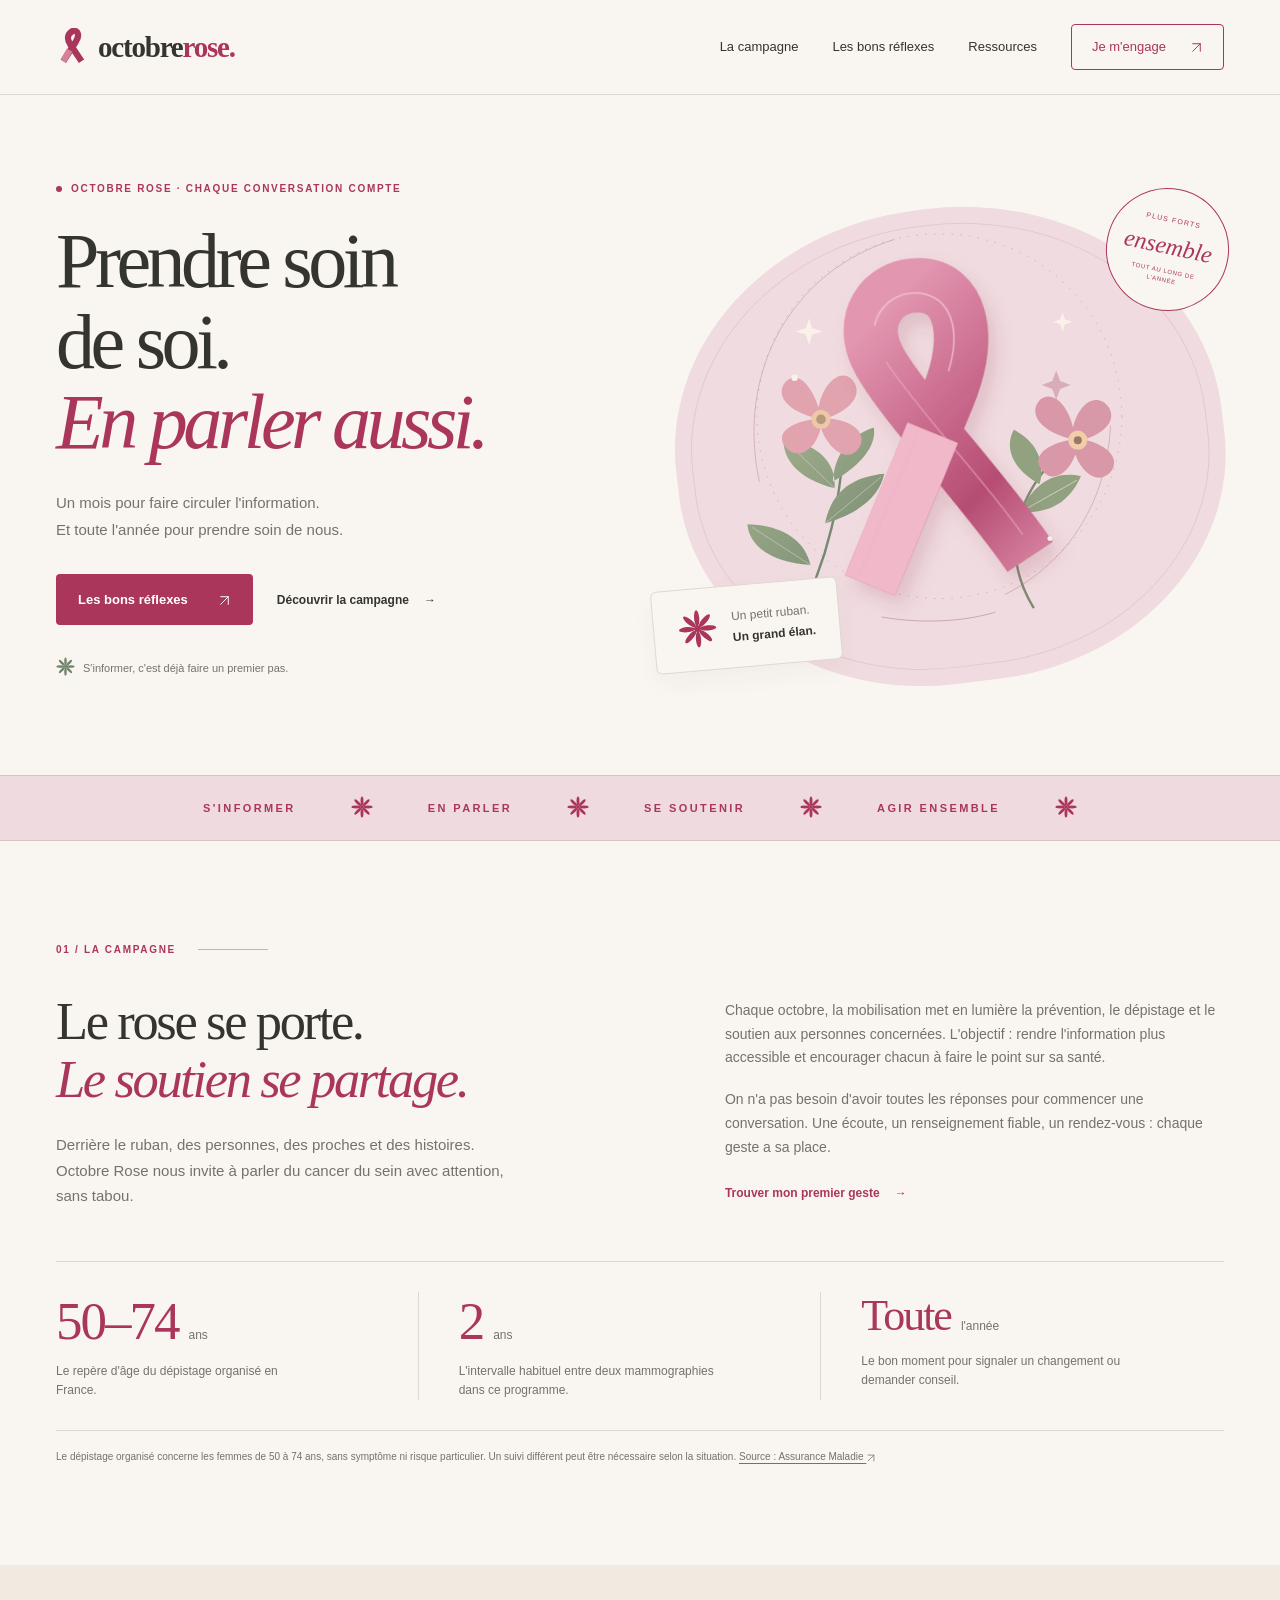
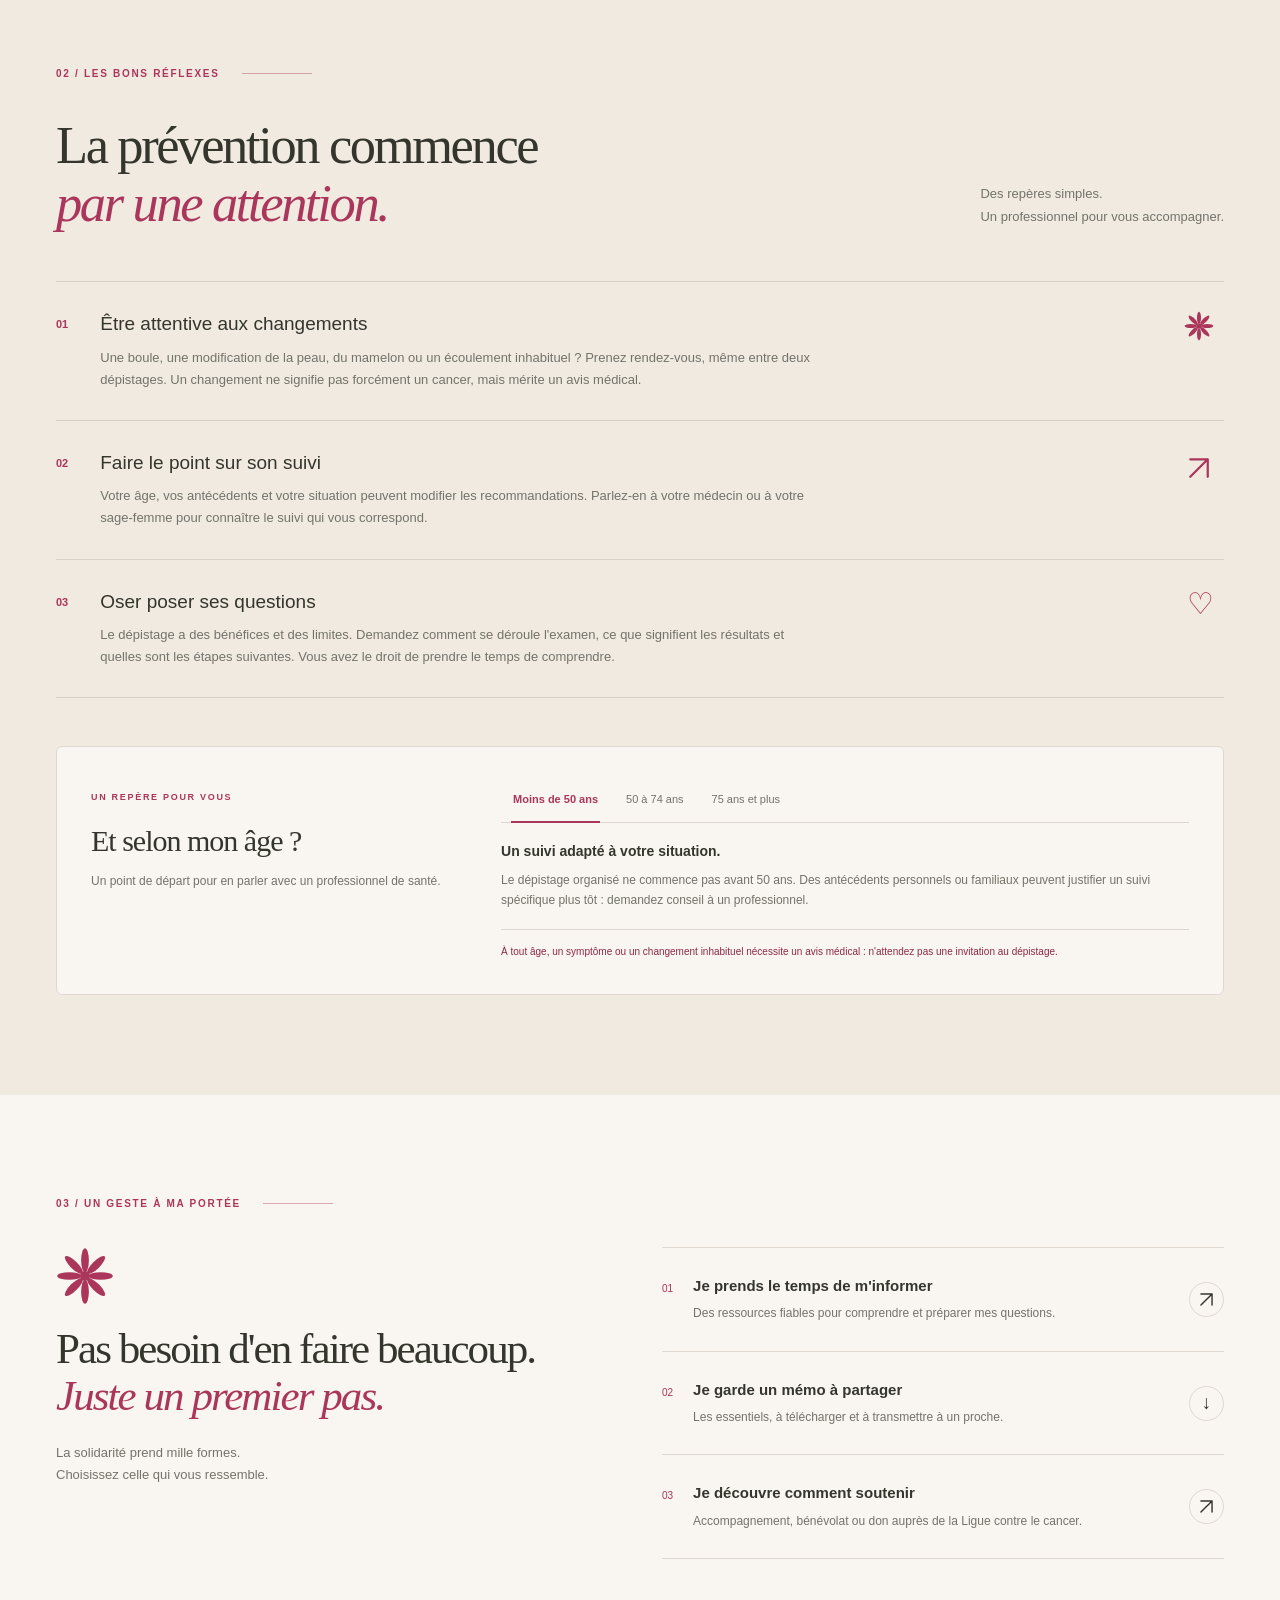
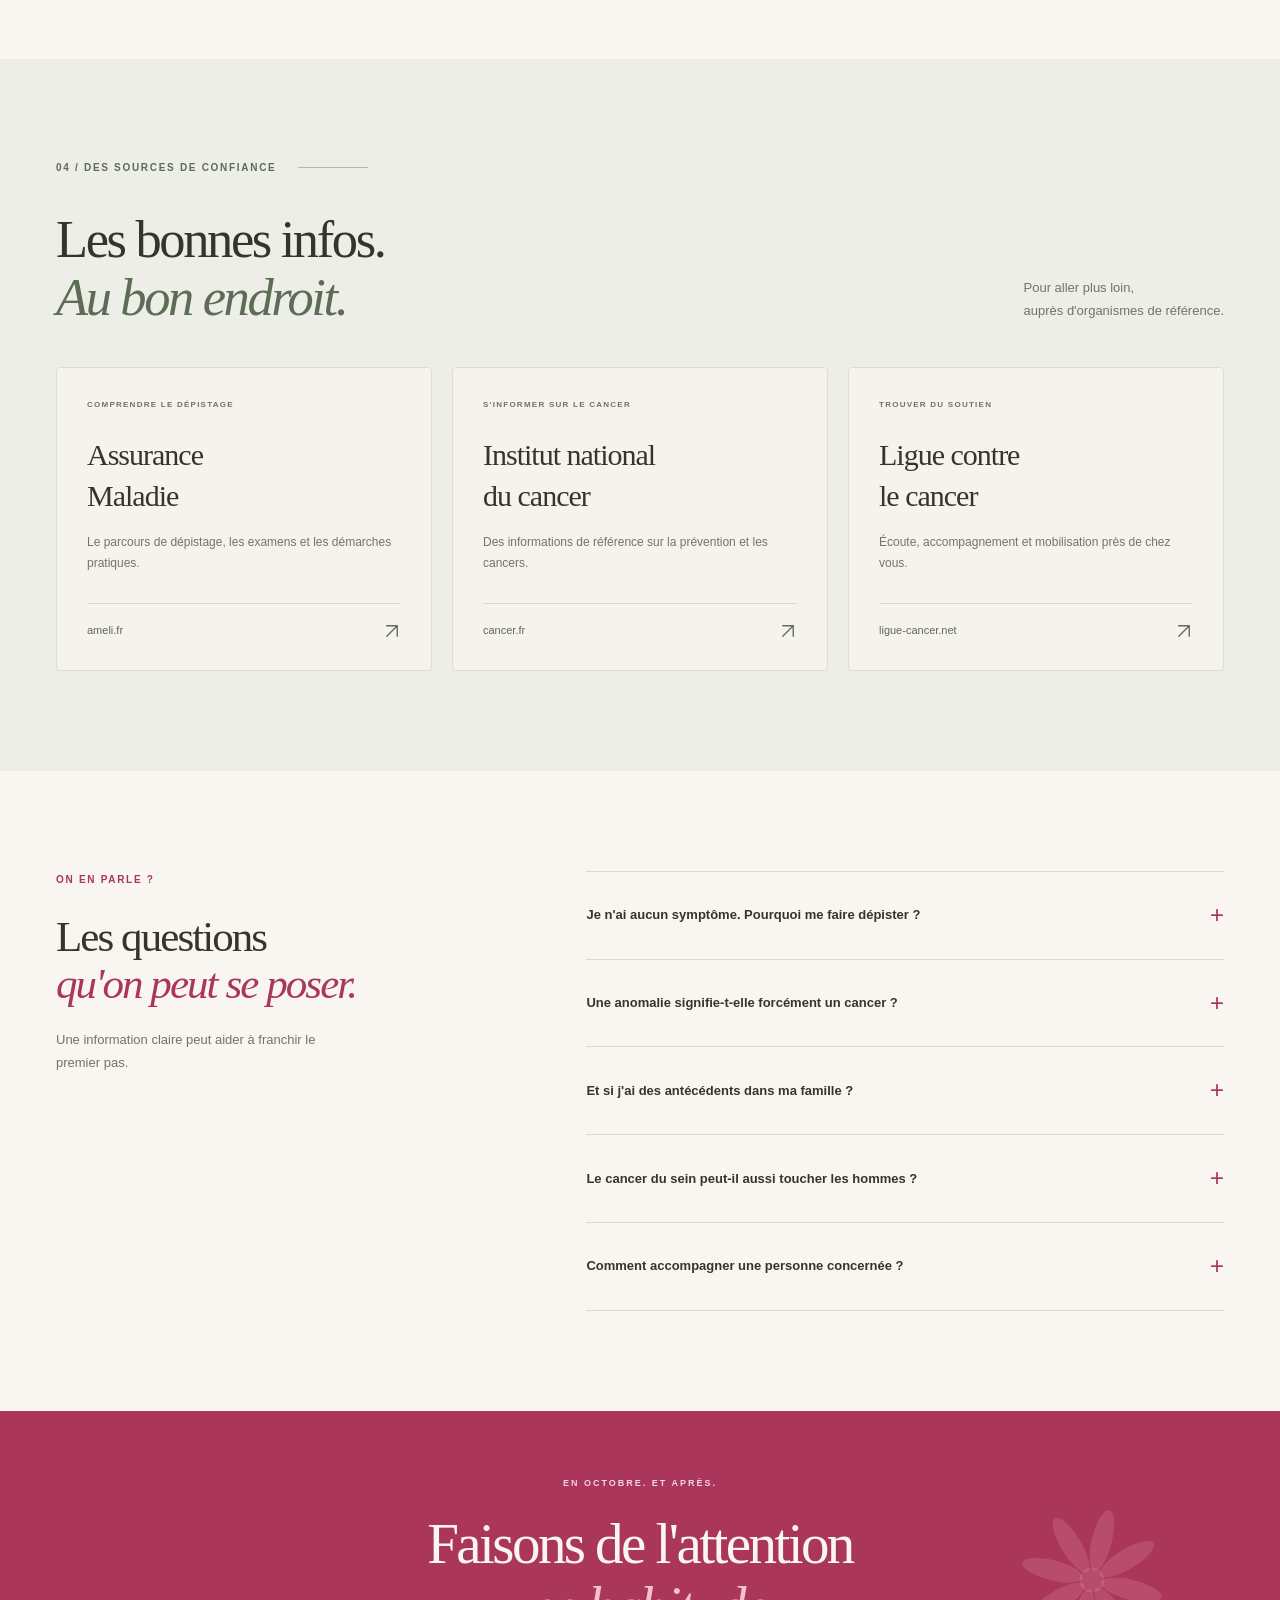
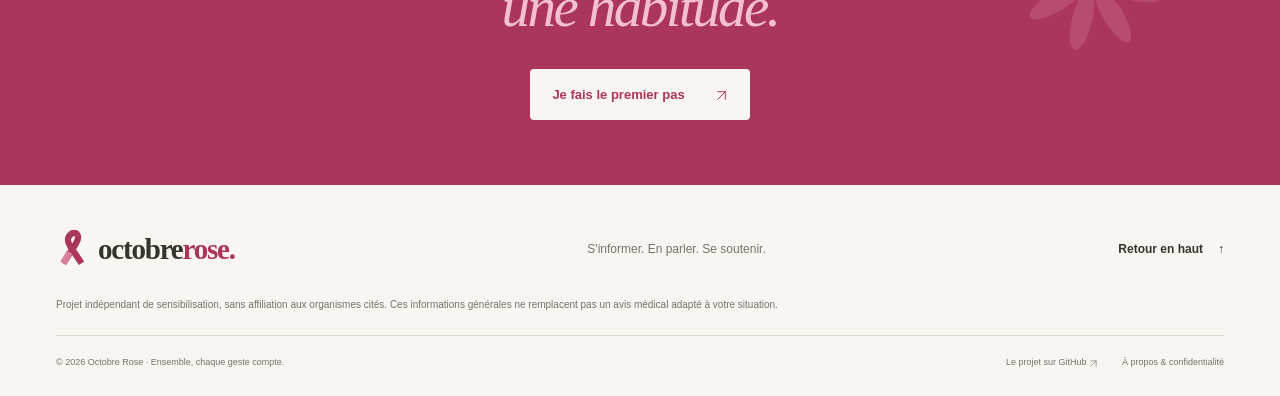
==== octobre-rose/index.html @ 4fc42894 "Add Octobre Rose awareness website" ====
<!doctype html>
<html lang="fr">
  <head>
    <meta charset="utf-8" />
    <meta name="viewport" content="width=device-width, initial-scale=1" />
    <meta name="theme-color" content="#f9f5f0" />
    <meta
      name="description"
      content="Octobre Rose : comprendre le dépistage du cancer du sein, adopter les bons réflexes et trouver des ressources de confiance. Ensemble, faisons circuler l'information."
    />
    <title>Octobre Rose — Prendre soin de soi, en parler aussi.</title>
    <link rel="canonical" href="https://nzox973.github.io/octobre-rose/" />
    <link rel="icon" type="image/svg+xml" href="assets/img/favicon.svg" />
    <link rel="manifest" href="manifest.webmanifest" />
    <link rel="stylesheet" href="assets/css/style.css" />
    <meta property="og:type" content="website" />
    <meta property="og:locale" content="fr_FR" />
    <meta
      property="og:title"
      content="Octobre Rose — Chaque conversation compte."
    />
    <meta
      property="og:description"
      content="Des repères simples et des ressources de confiance pour parler de prévention et du dépistage du cancer du sein."
    />
    <meta property="og:url" content="https://nzox973.github.io/octobre-rose/" />
    <script src="assets/js/main.js" defer></script>
  </head>
  <body>
    <a class="skip-link" href="#contenu">Aller au contenu</a>
    <header class="site-header">
      <div class="header-inner">
        <a class="brand" href="./" aria-label="Octobre Rose, accueil">
          <img src="assets/img/favicon.svg" width="32" height="38" alt="" />
          <span>octobre<span class="brand-pink">rose.</span></span>
        </a>
        <button
          class="menu-toggle"
          type="button"
          aria-expanded="false"
          aria-controls="navigation"
          hidden
        >
          <span>Menu</span><span class="menu-lines" aria-hidden="true"></span>
        </button>
        <nav
          id="navigation"
          class="navigation"
          aria-label="Navigation principale"
        >
          <a href="#campagne">La campagne</a>
          <a href="#reflexes">Les bons réflexes</a>
          <a href="#ressources">Ressources</a>
          <a class="nav-action" href="#agir"
            >Je m'engage
            <span aria-hidden="true"
              ><svg class="icon" viewBox="0 0 24 24" aria-hidden="true">
                <path d="M5 19 19 5M5 5h14v14" /></svg></span
          ></a>
        </nav>
      </div>
    </header>

    <main id="contenu">
      <section class="hero page-width" aria-labelledby="hero-title">
        <div class="hero-copy">
          <p class="eyebrow">
            <span class="small-dot" aria-hidden="true"></span> OCTOBRE ROSE ·
            CHAQUE CONVERSATION COMPTE
          </p>
          <h1 id="hero-title">
            Prendre soin<br />de soi.<br /><em>En parler aussi.</em>
          </h1>
          <p class="hero-description">
            Un mois pour faire circuler l'information.<br />Et toute l'année
            pour prendre soin de nous.
          </p>
          <div class="hero-actions">
            <a class="button button-primary" href="#reflexes"
              >Les bons réflexes
              <span aria-hidden="true"
                ><svg class="icon" viewBox="0 0 24 24" aria-hidden="true">
                  <path d="M5 19 19 5M5 5h14v14" /></svg></span
            ></a>
            <a class="text-link" href="#campagne"
              >Découvrir la campagne <span aria-hidden="true">→</span></a
            >
          </div>
          <p class="hero-note">
            <span aria-hidden="true"
              ><svg class="flower-icon" viewBox="0 0 48 48" aria-hidden="true">
                <ellipse
                  cx="24"
                  cy="11"
                  rx="3.2"
                  ry="10"
                  transform="rotate(0 24 24)"
                />
                <ellipse
                  cx="24"
                  cy="11"
                  rx="3.2"
                  ry="10"
                  transform="rotate(45 24 24)"
                />
                <ellipse
                  cx="24"
                  cy="11"
                  rx="3.2"
                  ry="10"
                  transform="rotate(90 24 24)"
                />
                <ellipse
                  cx="24"
                  cy="11"
                  rx="3.2"
                  ry="10"
                  transform="rotate(135 24 24)"
                />
                <ellipse
                  cx="24"
                  cy="11"
                  rx="3.2"
                  ry="10"
                  transform="rotate(180 24 24)"
                />
                <ellipse
                  cx="24"
                  cy="11"
                  rx="3.2"
                  ry="10"
                  transform="rotate(225 24 24)"
                />
                <ellipse
                  cx="24"
                  cy="11"
                  rx="3.2"
                  ry="10"
                  transform="rotate(270 24 24)"
                />
                <ellipse
                  cx="24"
                  cy="11"
                  rx="3.2"
                  ry="10"
                  transform="rotate(315 24 24)"
                />
                <circle cx="24" cy="24" r="4" /></svg
            ></span>
            S'informer, c'est déjà faire un premier pas.
          </p>
        </div>
        <div class="hero-art">
          <div class="art-disc" aria-hidden="true"></div>
          <img
            class="ribbon-art"
            src="assets/img/ribbon.svg"
            width="600"
            height="650"
            alt="Un ruban rose entouré de fleurs et de feuillages, symbole de solidarité face au cancer du sein."
          />
          <div class="round-stamp" aria-hidden="true">
            <span>PLUS FORTS</span><strong>ensemble</strong
            ><span>TOUT AU LONG DE L'ANNÉE</span>
          </div>
          <div class="art-caption">
            <span class="caption-flower" aria-hidden="true"
              ><svg class="flower-icon" viewBox="0 0 48 48" aria-hidden="true">
                <ellipse
                  cx="24"
                  cy="11"
                  rx="3.2"
                  ry="10"
                  transform="rotate(0 24 24)"
                />
                <ellipse
                  cx="24"
                  cy="11"
                  rx="3.2"
                  ry="10"
                  transform="rotate(45 24 24)"
                />
                <ellipse
                  cx="24"
                  cy="11"
                  rx="3.2"
                  ry="10"
                  transform="rotate(90 24 24)"
                />
                <ellipse
                  cx="24"
                  cy="11"
                  rx="3.2"
                  ry="10"
                  transform="rotate(135 24 24)"
                />
                <ellipse
                  cx="24"
                  cy="11"
                  rx="3.2"
                  ry="10"
                  transform="rotate(180 24 24)"
                />
                <ellipse
                  cx="24"
                  cy="11"
                  rx="3.2"
                  ry="10"
                  transform="rotate(225 24 24)"
                />
                <ellipse
                  cx="24"
                  cy="11"
                  rx="3.2"
                  ry="10"
                  transform="rotate(270 24 24)"
                />
                <ellipse
                  cx="24"
                  cy="11"
                  rx="3.2"
                  ry="10"
                  transform="rotate(315 24 24)"
                />
                <circle cx="24" cy="24" r="4" /></svg
            ></span>
            <p>Un petit ruban.<br /><strong>Un grand élan.</strong></p>
          </div>
        </div>
      </section>

      <div class="statement-strip" aria-hidden="true">
        <span>S'INFORMER</span
        ><span
          ><svg class="flower-icon" viewBox="0 0 48 48" aria-hidden="true">
            <ellipse
              cx="24"
              cy="11"
              rx="3.2"
              ry="10"
              transform="rotate(0 24 24)"
            />
            <ellipse
              cx="24"
              cy="11"
              rx="3.2"
              ry="10"
              transform="rotate(45 24 24)"
            />
            <ellipse
              cx="24"
              cy="11"
              rx="3.2"
              ry="10"
              transform="rotate(90 24 24)"
            />
            <ellipse
              cx="24"
              cy="11"
              rx="3.2"
              ry="10"
              transform="rotate(135 24 24)"
            />
            <ellipse
              cx="24"
              cy="11"
              rx="3.2"
              ry="10"
              transform="rotate(180 24 24)"
            />
            <ellipse
              cx="24"
              cy="11"
              rx="3.2"
              ry="10"
              transform="rotate(225 24 24)"
            />
            <ellipse
              cx="24"
              cy="11"
              rx="3.2"
              ry="10"
              transform="rotate(270 24 24)"
            />
            <ellipse
              cx="24"
              cy="11"
              rx="3.2"
              ry="10"
              transform="rotate(315 24 24)"
            />
            <circle cx="24" cy="24" r="4" /></svg></span
        ><span>EN PARLER</span
        ><span
          ><svg class="flower-icon" viewBox="0 0 48 48" aria-hidden="true">
            <ellipse
              cx="24"
              cy="11"
              rx="3.2"
              ry="10"
              transform="rotate(0 24 24)"
            />
            <ellipse
              cx="24"
              cy="11"
              rx="3.2"
              ry="10"
              transform="rotate(45 24 24)"
            />
            <ellipse
              cx="24"
              cy="11"
              rx="3.2"
              ry="10"
              transform="rotate(90 24 24)"
            />
            <ellipse
              cx="24"
              cy="11"
              rx="3.2"
              ry="10"
              transform="rotate(135 24 24)"
            />
            <ellipse
              cx="24"
              cy="11"
              rx="3.2"
              ry="10"
              transform="rotate(180 24 24)"
            />
            <ellipse
              cx="24"
              cy="11"
              rx="3.2"
              ry="10"
              transform="rotate(225 24 24)"
            />
            <ellipse
              cx="24"
              cy="11"
              rx="3.2"
              ry="10"
              transform="rotate(270 24 24)"
            />
            <ellipse
              cx="24"
              cy="11"
              rx="3.2"
              ry="10"
              transform="rotate(315 24 24)"
            />
            <circle cx="24" cy="24" r="4" /></svg></span
        ><span>SE SOUTENIR</span
        ><span
          ><svg class="flower-icon" viewBox="0 0 48 48" aria-hidden="true">
            <ellipse
              cx="24"
              cy="11"
              rx="3.2"
              ry="10"
              transform="rotate(0 24 24)"
            />
            <ellipse
              cx="24"
              cy="11"
              rx="3.2"
              ry="10"
              transform="rotate(45 24 24)"
            />
            <ellipse
              cx="24"
              cy="11"
              rx="3.2"
              ry="10"
              transform="rotate(90 24 24)"
            />
            <ellipse
              cx="24"
              cy="11"
              rx="3.2"
              ry="10"
              transform="rotate(135 24 24)"
            />
            <ellipse
              cx="24"
              cy="11"
              rx="3.2"
              ry="10"
              transform="rotate(180 24 24)"
            />
            <ellipse
              cx="24"
              cy="11"
              rx="3.2"
              ry="10"
              transform="rotate(225 24 24)"
            />
            <ellipse
              cx="24"
              cy="11"
              rx="3.2"
              ry="10"
              transform="rotate(270 24 24)"
            />
            <ellipse
              cx="24"
              cy="11"
              rx="3.2"
              ry="10"
              transform="rotate(315 24 24)"
            />
            <circle cx="24" cy="24" r="4" /></svg></span
        ><span>AGIR ENSEMBLE</span
        ><span
          ><svg class="flower-icon" viewBox="0 0 48 48" aria-hidden="true">
            <ellipse
              cx="24"
              cy="11"
              rx="3.2"
              ry="10"
              transform="rotate(0 24 24)"
            />
            <ellipse
              cx="24"
              cy="11"
              rx="3.2"
              ry="10"
              transform="rotate(45 24 24)"
            />
            <ellipse
              cx="24"
              cy="11"
              rx="3.2"
              ry="10"
              transform="rotate(90 24 24)"
            />
            <ellipse
              cx="24"
              cy="11"
              rx="3.2"
              ry="10"
              transform="rotate(135 24 24)"
            />
            <ellipse
              cx="24"
              cy="11"
              rx="3.2"
              ry="10"
              transform="rotate(180 24 24)"
            />
            <ellipse
              cx="24"
              cy="11"
              rx="3.2"
              ry="10"
              transform="rotate(225 24 24)"
            />
            <ellipse
              cx="24"
              cy="11"
              rx="3.2"
              ry="10"
              transform="rotate(270 24 24)"
            />
            <ellipse
              cx="24"
              cy="11"
              rx="3.2"
              ry="10"
              transform="rotate(315 24 24)"
            />
            <circle cx="24" cy="24" r="4" /></svg
        ></span>
      </div>

      <section
        id="campagne"
        class="campaign section-space page-width"
        aria-labelledby="campaign-title"
      >
        <div class="section-label">
          <span>01 / LA CAMPAGNE</span
          ><span class="label-line" aria-hidden="true"></span>
        </div>
        <div class="campaign-layout">
          <div>
            <h2 id="campaign-title">
              Le rose se porte.<br /><em>Le soutien se partage.</em>
            </h2>
            <p class="section-lead">
              Derrière le ruban, des personnes, des proches et des histoires.
              Octobre Rose nous invite à parler du cancer du sein avec
              attention, sans tabou.
            </p>
          </div>
          <div class="campaign-copy">
            <p>
              Chaque octobre, la mobilisation met en lumière la prévention, le
              dépistage et le soutien aux personnes concernées. L'objectif :
              rendre l'information plus accessible et encourager chacun à faire
              le point sur sa santé.
            </p>
            <p>
              On n'a pas besoin d'avoir toutes les réponses pour commencer une
              conversation. Une écoute, un renseignement fiable, un rendez-vous
              : chaque geste a sa place.
            </p>
            <a class="text-link" href="#agir"
              >Trouver mon premier geste <span aria-hidden="true">→</span></a
            >
          </div>
        </div>
        <div class="facts" aria-label="Repères du dépistage organisé en France">
          <div class="fact">
            <span class="fact-number">50–74<span>ans</span></span>
            <p>Le repère d'âge du dépistage organisé en France.</p>
          </div>
          <div class="fact">
            <span class="fact-number">2<span>ans</span></span>
            <p>
              L'intervalle habituel entre deux mammographies dans ce programme.
            </p>
          </div>
          <div class="fact fact-word">
            <span class="fact-number">Toute<span>l'année</span></span>
            <p>
              Le bon moment pour signaler un changement ou demander conseil.
            </p>
          </div>
        </div>
        <p class="source-note">
          Le dépistage organisé concerne les femmes de 50 à 74 ans, sans
          symptôme ni risque particulier. Un suivi différent peut être
          nécessaire selon la situation.
          <a
            href="https://www.ameli.fr/assure/sante/themes/cancer-sein"
            target="_blank"
            rel="noopener noreferrer"
            >Source : Assurance Maladie
            <svg class="icon" viewBox="0 0 24 24" aria-hidden="true">
              <path d="M5 19 19 5M5 5h14v14" /></svg
          ></a>
        </p>
      </section>

      <section
        id="reflexes"
        class="reflexes section-space"
        aria-labelledby="reflexes-title"
      >
        <div class="page-width">
          <div class="section-label">
            <span>02 / LES BONS RÉFLEXES</span
            ><span class="label-line" aria-hidden="true"></span>
          </div>
          <div class="section-heading-row">
            <h2 id="reflexes-title">
              La prévention commence<br /><em>par une attention.</em>
            </h2>
            <p>
              Des repères simples.<br />Un professionnel pour vous accompagner.
            </p>
          </div>
          <div class="steps">
            <article class="step">
              <span class="step-index">01</span>
              <div class="step-content">
                <h3>Être attentive aux changements</h3>
                <p>
                  Une boule, une modification de la peau, du mamelon ou un
                  écoulement inhabituel ? Prenez rendez-vous, même entre deux
                  dépistages. Un changement ne signifie pas forcément un cancer,
                  mais mérite un avis médical.
                </p>
              </div>
              <span class="step-mark" aria-hidden="true"
                ><svg
                  class="flower-icon"
                  viewBox="0 0 48 48"
                  aria-hidden="true"
                >
                  <ellipse
                    cx="24"
                    cy="11"
                    rx="3.2"
                    ry="10"
                    transform="rotate(0 24 24)"
                  />
                  <ellipse
                    cx="24"
                    cy="11"
                    rx="3.2"
                    ry="10"
                    transform="rotate(45 24 24)"
                  />
                  <ellipse
                    cx="24"
                    cy="11"
                    rx="3.2"
                    ry="10"
                    transform="rotate(90 24 24)"
                  />
                  <ellipse
                    cx="24"
                    cy="11"
                    rx="3.2"
                    ry="10"
                    transform="rotate(135 24 24)"
                  />
                  <ellipse
                    cx="24"
                    cy="11"
                    rx="3.2"
                    ry="10"
                    transform="rotate(180 24 24)"
                  />
                  <ellipse
                    cx="24"
                    cy="11"
                    rx="3.2"
                    ry="10"
                    transform="rotate(225 24 24)"
                  />
                  <ellipse
                    cx="24"
                    cy="11"
                    rx="3.2"
                    ry="10"
                    transform="rotate(270 24 24)"
                  />
                  <ellipse
                    cx="24"
                    cy="11"
                    rx="3.2"
                    ry="10"
                    transform="rotate(315 24 24)"
                  />
                  <circle cx="24" cy="24" r="4" /></svg
              ></span>
            </article>
            <article class="step">
              <span class="step-index">02</span>
              <div class="step-content">
                <h3>Faire le point sur son suivi</h3>
                <p>
                  Votre âge, vos antécédents et votre situation peuvent modifier
                  les recommandations. Parlez-en à votre médecin ou à votre
                  sage-femme pour connaître le suivi qui vous correspond.
                </p>
              </div>
              <span class="step-mark" aria-hidden="true"
                ><svg class="icon" viewBox="0 0 24 24" aria-hidden="true">
                  <path d="M5 19 19 5M5 5h14v14" /></svg
              ></span>
            </article>
            <article class="step">
              <span class="step-index">03</span>
              <div class="step-content">
                <h3>Oser poser ses questions</h3>
                <p>
                  Le dépistage a des bénéfices et des limites. Demandez comment
                  se déroule l'examen, ce que signifient les résultats et
                  quelles sont les étapes suivantes. Vous avez le droit de
                  prendre le temps de comprendre.
                </p>
              </div>
              <span class="step-mark" aria-hidden="true">♡</span>
            </article>
          </div>

          <div class="guidance-panel">
            <div class="guidance-intro">
              <span class="mini-label">UN REPÈRE POUR VOUS</span>
              <h3>Et selon mon âge ?</h3>
              <p>
                Un point de départ pour en parler avec un professionnel de
                santé.
              </p>
            </div>
            <div class="guidance-content">
              <div
                class="age-tabs"
                role="tablist"
                aria-label="Repères selon l'âge"
              >
                <button
                  id="tab-under50"
                  type="button"
                  role="tab"
                  aria-selected="true"
                  aria-controls="panel-under50"
                >
                  Moins de 50 ans
                </button>
                <button
                  id="tab-50to74"
                  type="button"
                  role="tab"
                  aria-selected="false"
                  aria-controls="panel-50to74"
                  tabindex="-1"
                >
                  50 à 74 ans
                </button>
                <button
                  id="tab-over74"
                  type="button"
                  role="tab"
                  aria-selected="false"
                  aria-controls="panel-over74"
                  tabindex="-1"
                >
                  75 ans et plus
                </button>
              </div>
              <div
                id="panel-under50"
                class="age-panel"
                role="tabpanel"
                aria-labelledby="tab-under50"
                tabindex="0"
              >
                <h4>Un suivi adapté à votre situation.</h4>
                <p>
                  Le dépistage organisé ne commence pas avant 50 ans. Des
                  antécédents personnels ou familiaux peuvent justifier un suivi
                  spécifique plus tôt : demandez conseil à un professionnel.
                </p>
              </div>
              <div
                id="panel-50to74"
                class="age-panel"
                role="tabpanel"
                aria-labelledby="tab-50to74"
                tabindex="0"
                hidden
              >
                <h4>Le dépistage organisé, tous les deux ans.</h4>
                <p>
                  Sans symptôme ni risque particulier, le programme prévoit une
                  mammographie tous les deux ans. Si vous n'avez pas reçu
                  d'invitation, contactez votre caisse d'assurance maladie ou
                  votre médecin.
                </p>
              </div>
              <div
                id="panel-over74"
                class="age-panel"
                role="tabpanel"
                aria-labelledby="tab-over74"
                tabindex="0"
                hidden
              >
                <h4>Une décision à discuter ensemble.</h4>
                <p>
                  Après 74 ans, le suivi se décide individuellement avec votre
                  médecin, selon votre état de santé et votre situation. L'arrêt
                  des invitations ne remplace pas cette discussion.
                </p>
              </div>
              <p class="guidance-note">
                À tout âge, un symptôme ou un changement inhabituel nécessite un
                avis médical : n'attendez pas une invitation au dépistage.
              </p>
            </div>
          </div>
        </div>
      </section>

      <section
        id="agir"
        class="action-section section-space page-width"
        aria-labelledby="action-title"
      >
        <div class="section-label">
          <span>03 / UN GESTE À MA PORTÉE</span
          ><span class="label-line" aria-hidden="true"></span>
        </div>
        <div class="action-layout">
          <div class="action-heading">
            <span class="large-flower" aria-hidden="true"
              ><svg class="flower-icon" viewBox="0 0 48 48" aria-hidden="true">
                <ellipse
                  cx="24"
                  cy="11"
                  rx="3.2"
                  ry="10"
                  transform="rotate(0 24 24)"
                />
                <ellipse
                  cx="24"
                  cy="11"
                  rx="3.2"
                  ry="10"
                  transform="rotate(45 24 24)"
                />
                <ellipse
                  cx="24"
                  cy="11"
                  rx="3.2"
                  ry="10"
                  transform="rotate(90 24 24)"
                />
                <ellipse
                  cx="24"
                  cy="11"
                  rx="3.2"
                  ry="10"
                  transform="rotate(135 24 24)"
                />
                <ellipse
                  cx="24"
                  cy="11"
                  rx="3.2"
                  ry="10"
                  transform="rotate(180 24 24)"
                />
                <ellipse
                  cx="24"
                  cy="11"
                  rx="3.2"
                  ry="10"
                  transform="rotate(225 24 24)"
                />
                <ellipse
                  cx="24"
                  cy="11"
                  rx="3.2"
                  ry="10"
                  transform="rotate(270 24 24)"
                />
                <ellipse
                  cx="24"
                  cy="11"
                  rx="3.2"
                  ry="10"
                  transform="rotate(315 24 24)"
                />
                <circle cx="24" cy="24" r="4" /></svg
            ></span>
            <h2 id="action-title">
              Pas besoin d'en faire beaucoup.<br /><em
                >Juste un premier pas.</em
              >
            </h2>
            <p>
              La solidarité prend mille formes.<br />Choisissez celle qui vous
              ressemble.
            </p>
          </div>
          <div class="action-list">
            <a href="#ressources"
              ><span class="action-number">01</span>
              <div>
                <h3>Je prends le temps de m'informer</h3>
                <p>
                  Des ressources fiables pour comprendre et préparer mes
                  questions.
                </p>
              </div>
              <span class="action-arrow" aria-hidden="true"
                ><svg class="icon" viewBox="0 0 24 24" aria-hidden="true">
                  <path d="M5 19 19 5M5 5h14v14" /></svg></span
            ></a>
            <button id="download-memo" type="button" hidden>
              <span class="action-number">02</span
              ><span class="action-text"
                ><span class="action-title">Je garde un mémo à partager</span
                ><span class="action-description"
                  >Les essentiels, à télécharger et à transmettre à un
                  proche.</span
                ></span
              ><span class="action-arrow" aria-hidden="true">↓</span>
            </button>
            <a
              href="https://www.ligue-cancer.net/"
              target="_blank"
              rel="noopener noreferrer"
              ><span class="action-number">03</span>
              <div>
                <h3>Je découvre comment soutenir</h3>
                <p>
                  Accompagnement, bénévolat ou don auprès de la Ligue contre le
                  cancer.
                </p>
              </div>
              <span class="action-arrow" aria-hidden="true"
                ><svg class="icon" viewBox="0 0 24 24" aria-hidden="true">
                  <path d="M5 19 19 5M5 5h14v14" /></svg></span
            ></a>
          </div>
        </div>
        <p id="download-status" class="download-status" role="status"></p>
      </section>

      <section
        id="ressources"
        class="resources section-space"
        aria-labelledby="resources-title"
      >
        <div class="page-width">
          <div class="section-label">
            <span>04 / DES SOURCES DE CONFIANCE</span
            ><span class="label-line" aria-hidden="true"></span>
          </div>
          <div class="section-heading-row">
            <h2 id="resources-title">
              Les bonnes infos.<br /><em>Au bon endroit.</em>
            </h2>
            <p>Pour aller plus loin,<br />auprès d'organismes de référence.</p>
          </div>
          <div class="resource-grid">
            <a
              class="resource-card"
              href="https://www.ameli.fr/assure/sante/themes/cancer-sein"
              target="_blank"
              rel="noopener noreferrer"
              ><span class="resource-category">COMPRENDRE LE DÉPISTAGE</span>
              <h3>Assurance<br />Maladie</h3>
              <p>
                Le parcours de dépistage, les examens et les démarches
                pratiques.
              </p>
              <span class="resource-bottom"
                >ameli.fr
                <span aria-hidden="true"
                  ><svg class="icon" viewBox="0 0 24 24" aria-hidden="true">
                    <path d="M5 19 19 5M5 5h14v14" /></svg></span></span
            ></a>
            <a
              class="resource-card"
              href="https://www.cancer.fr/"
              target="_blank"
              rel="noopener noreferrer"
              ><span class="resource-category">S'INFORMER SUR LE CANCER</span>
              <h3>Institut national<br />du cancer</h3>
              <p>
                Des informations de référence sur la prévention et les cancers.
              </p>
              <span class="resource-bottom"
                >cancer.fr
                <span aria-hidden="true"
                  ><svg class="icon" viewBox="0 0 24 24" aria-hidden="true">
                    <path d="M5 19 19 5M5 5h14v14" /></svg></span></span
            ></a>
            <a
              class="resource-card"
              href="https://www.ligue-cancer.net/"
              target="_blank"
              rel="noopener noreferrer"
              ><span class="resource-category">TROUVER DU SOUTIEN</span>
              <h3>Ligue contre<br />le cancer</h3>
              <p>Écoute, accompagnement et mobilisation près de chez vous.</p>
              <span class="resource-bottom"
                >ligue-cancer.net
                <span aria-hidden="true"
                  ><svg class="icon" viewBox="0 0 24 24" aria-hidden="true">
                    <path d="M5 19 19 5M5 5h14v14" /></svg></span></span
            ></a>
          </div>
        </div>
      </section>

      <section class="faq section-space page-width" aria-labelledby="faq-title">
        <div class="faq-heading">
          <p class="mini-label">ON EN PARLE ?</p>
          <h2 id="faq-title">
            Les questions<br /><em>qu'on peut se poser.</em>
          </h2>
          <p>Une information claire peut aider à franchir le premier pas.</p>
        </div>
        <div class="faq-list">
          <details>
            <summary>
              Je n'ai aucun symptôme. Pourquoi me faire dépister ?
              <span aria-hidden="true">+</span>
            </summary>
            <p>
              Le dépistage cherche à détecter un cancer avant l'apparition de
              symptômes. Entre 50 et 74 ans, sans risque particulier, le
              programme organisé propose une mammographie tous les deux ans. Un
              professionnel peut vous expliquer les bénéfices et les limites de
              cet examen.
            </p>
          </details>
          <details>
            <summary>
              Une anomalie signifie-t-elle forcément un cancer ?
              <span aria-hidden="true">+</span>
            </summary>
            <p>
              Non. Un changement ou une image inhabituelle peut avoir plusieurs
              causes. Des examens complémentaires peuvent être nécessaires pour
              en déterminer l'origine. Prenez rendez-vous et laissez un
              professionnel vous accompagner.
            </p>
          </details>
          <details>
            <summary>
              Et si j'ai des antécédents dans ma famille ?
              <span aria-hidden="true">+</span>
            </summary>
            <p>
              Signalez-les à votre médecin, notamment les cancers du sein ou de
              l'ovaire. Selon votre histoire familiale, un suivi adapté ou un
              avis spécialisé peut être proposé. Les recommandations du
              dépistage organisé ne s'appliquent pas à toutes les situations.
            </p>
          </details>
          <details>
            <summary>
              Le cancer du sein peut-il aussi toucher les hommes ?
              <span aria-hidden="true">+</span>
            </summary>
            <p>
              Oui, même si c'est rare. Une boule ou un changement au niveau du
              sein doit aussi amener un homme à consulter. La vigilance et
              l'écoute concernent tout le monde.
            </p>
          </details>
          <details>
            <summary>
              Comment accompagner une personne concernée ?
              <span aria-hidden="true">+</span>
            </summary>
            <p>
              Demandez-lui ce qui lui ferait du bien : être écoutée, accompagnée
              à un rendez-vous ou aidée au quotidien. Respectez son rythme et
              ses choix. Les associations peuvent également proposer un soutien
              aux proches.
            </p>
          </details>
        </div>
      </section>

      <section class="closing" aria-labelledby="closing-title">
        <div class="page-width">
          <span class="closing-star" aria-hidden="true"
            ><svg class="flower-icon" viewBox="0 0 48 48" aria-hidden="true">
              <ellipse
                cx="24"
                cy="11"
                rx="3.2"
                ry="10"
                transform="rotate(0 24 24)"
              />
              <ellipse
                cx="24"
                cy="11"
                rx="3.2"
                ry="10"
                transform="rotate(45 24 24)"
              />
              <ellipse
                cx="24"
                cy="11"
                rx="3.2"
                ry="10"
                transform="rotate(90 24 24)"
              />
              <ellipse
                cx="24"
                cy="11"
                rx="3.2"
                ry="10"
                transform="rotate(135 24 24)"
              />
              <ellipse
                cx="24"
                cy="11"
                rx="3.2"
                ry="10"
                transform="rotate(180 24 24)"
              />
              <ellipse
                cx="24"
                cy="11"
                rx="3.2"
                ry="10"
                transform="rotate(225 24 24)"
              />
              <ellipse
                cx="24"
                cy="11"
                rx="3.2"
                ry="10"
                transform="rotate(270 24 24)"
              />
              <ellipse
                cx="24"
                cy="11"
                rx="3.2"
                ry="10"
                transform="rotate(315 24 24)"
              />
              <circle cx="24" cy="24" r="4" /></svg
          ></span>
          <p class="mini-label">EN OCTOBRE. ET APRÈS.</p>
          <h2 id="closing-title">
            Faisons de l'attention<br /><em>une habitude.</em>
          </h2>
          <a class="button button-light" href="#reflexes"
            >Je fais le premier pas
            <span aria-hidden="true"
              ><svg class="icon" viewBox="0 0 24 24" aria-hidden="true">
                <path d="M5 19 19 5M5 5h14v14" /></svg></span
          ></a>
        </div>
      </section>
    </main>

    <footer class="site-footer page-width">
      <div class="footer-top">
        <a class="brand" href="./"
          ><img
            src="assets/img/favicon.svg"
            width="32"
            height="38"
            alt=""
          /><span>octobre<span class="brand-pink">rose.</span></span></a
        >
        <p>S'informer. En parler. Se soutenir.</p>
        <a class="text-link" href="#contenu"
          >Retour en haut <span aria-hidden="true">↑</span></a
        >
      </div>
      <p class="footer-note">
        Projet indépendant de sensibilisation, sans affiliation aux organismes
        cités. Ces informations générales ne remplacent pas un avis médical
        adapté à votre situation.
      </p>
      <div class="footer-bottom">
        <span
          >© <span id="current-year">2026</span> Octobre Rose · Ensemble,
          chaque geste compte.</span
        ><a
          href="https://github.com/Nzox973/Nzox973.github.io/tree/main/octobre-rose"
          target="_blank"
          rel="noopener noreferrer"
          >Le projet sur GitHub
          <svg class="icon" viewBox="0 0 24 24" aria-hidden="true">
            <path d="M5 19 19 5M5 5h14v14" /></svg></a
        ><button id="about-button" type="button" hidden>
          À propos &amp; confidentialité
        </button>
      </div>
    </footer>
    <dialog id="about-dialog" aria-labelledby="about-title">
      <div class="dialog-content">
        <button
          class="dialog-close"
          type="button"
          aria-label="Fermer la fenêtre"
        >
          ×
        </button>
        <p class="mini-label">À PROPOS DU PROJET</p>
        <h2 id="about-title">
          De l'information,<br /><em>avec attention.</em>
        </h2>
        <p>
          Ce site est un projet indépendant de sensibilisation à Octobre Rose,
          créé par Nzox973 et hébergé sur GitHub Pages. Il n'est affilié à aucun
          organisme médical ou associatif cité.
        </p>
        <p>
          Il ne comporte ni formulaire, ni outil de mesure d'audience, ni cookie
          ajouté par le projet. Le mémo est généré dans votre navigateur. GitHub
          et les sites externes appliquent leurs propres politiques de
          confidentialité.
        </p>
        <p>
          Pour vos questions de santé, consultez un professionnel. Les liens
          vers l'Assurance Maladie et l'Institut national du cancer permettent
          de retrouver les recommandations de référence.
        </p>
        <a
          class="text-link"
          href="https://docs.github.com/fr/site-policy/privacy-policies/github-general-privacy-statement"
          target="_blank"
          rel="noopener noreferrer"
          >Confidentialité de GitHub
          <svg class="icon" viewBox="0 0 24 24" aria-hidden="true">
            <path d="M5 19 19 5M5 5h14v14" /></svg
        ></a>
      </div>
    </dialog>
  </body>
</html>
---- octobre-rose/assets/css/style.css ----
:root {
  --paper: #f9f5f0;
  --cream: #f0eae1;
  --ink: #34352d;
  --muted: #73736b;
  --pink: #ab365b;
  --pink-dark: #8c2948;
  --blush: #f1d9dd;
  --line: #ded8d0;
  --green: #74856d;
  --serif: Georgia, "Times New Roman", serif;
  --sans: "Segoe UI", Arial, sans-serif;
  --page: min(1200px, calc(100% - 112px));
}
*,
*::before,
*::after {
  box-sizing: border-box;
}
html {
  scroll-behavior: smooth;
  scroll-padding-top: 100px;
}
body {
  margin: 0;
  background: var(--paper);
  color: var(--ink);
  font-family: var(--sans);
  font-size: 16px;
  line-height: 1.7;
}
body.dialog-open {
  overflow: hidden;
}
a {
  color: inherit;
}
button {
  font: inherit;
}
button,
a {
  -webkit-tap-highlight-color: transparent;
}
button {
  cursor: pointer;
}
img {
  max-width: 100%;
  display: block;
}
.icon {
  display: inline-block;
  width: 1em;
  height: 1em;
  vertical-align: middle;
  fill: none;
  stroke: currentColor;
  stroke-width: 1.8;
  stroke-linecap: round;
  stroke-linejoin: round;
  flex-shrink: 0;
}
.flower-icon {
  display: inline-block;
  width: 1em;
  height: 1em;
  vertical-align: -0.1em;
  fill: currentColor;
}
h1,
h2,
h3,
h4,
p {
  margin: 0;
}
h1,
h2 {
  font-family: var(--serif);
  font-weight: 400;
  letter-spacing: -0.045em;
  line-height: 1.1;
}
h2 {
  font-size: clamp(38px, 4.1vw, 56px);
}
h1 em,
h2 em {
  color: var(--pink);
  font-weight: 400;
}
h3,
h4 {
  line-height: 1.35;
}
p {
  color: var(--muted);
}
[hidden] {
  display: none !important;
}
html:not(.js) .age-tabs {
  display: none;
}
html:not(.js) .age-panel[hidden] {
  display: block !important;
}
::selection {
  background: var(--blush);
  color: var(--ink);
}
:focus-visible {
  outline: 3px solid var(--pink);
  outline-offset: 5px;
}
.page-width {
  width: var(--page);
  margin-inline: auto;
}
.section-space {
  padding-block: 100px;
}
.skip-link {
  position: fixed;
  z-index: 200;
  top: 8px;
  left: 8px;
  padding: 12px 18px;
  background: var(--pink);
  color: #fff;
  transform: translateY(-160%);
}
.skip-link:focus {
  transform: none;
}
.site-header {
  position: sticky;
  top: 0;
  z-index: 50;
  background: rgba(249, 245, 240, 0.96);
  border-bottom: 1px solid var(--line);
  backdrop-filter: blur(12px);
}
.header-inner {
  width: var(--page);
  margin: auto;
  min-height: 94px;
  display: flex;
  align-items: center;
  justify-content: space-between;
  gap: 24px;
}
.brand {
  display: flex;
  align-items: center;
  gap: 10px;
  text-decoration: none;
  font-family: var(--serif);
  font-size: 29px;
  font-weight: 700;
  letter-spacing: -1.2px;
  line-height: 1;
}
.brand-pink {
  color: var(--pink);
}
.navigation {
  display: flex;
  align-items: center;
  gap: 34px;
}
.navigation a {
  text-decoration: none;
  font-size: 13px;
  font-weight: 500;
  transition: color 0.2s;
}
.navigation a:hover {
  color: var(--pink);
}
.navigation .nav-action {
  padding: 11px 20px;
  border: 1px solid var(--pink);
  border-radius: 4px;
  color: var(--pink);
  display: flex;
  gap: 24px;
}
.nav-action:hover {
  background: var(--blush);
}
.menu-toggle {
  border: 1px solid var(--line);
  background: transparent;
  border-radius: 5px;
  padding: 9px 13px;
  align-items: center;
  gap: 12px;
  font-size: 13px;
}
.menu-lines {
  display: block;
  width: 18px;
  height: 8px;
  border-block: 1px solid currentColor;
}
.hero {
  display: grid;
  grid-template-columns: 1fr 1fr;
  align-items: center;
  gap: 20px;
  padding-block: 70px 75px;
  min-height: 680px;
}
.eyebrow,
.mini-label,
.section-label,
.resource-category {
  font-size: 10px;
  font-weight: 650;
  letter-spacing: 1.7px;
}
.eyebrow {
  display: flex;
  align-items: center;
  gap: 9px;
  color: var(--pink);
  margin-bottom: 24px;
}
.small-dot {
  width: 6px;
  height: 6px;
  flex: none;
  border-radius: 50%;
  background: var(--pink);
}
.hero h1 {
  font-size: clamp(60px, 6.1vw, 84px);
  line-height: 1.03;
  letter-spacing: -4.5px;
}
.hero-description {
  margin-top: 27px;
  font-size: 15px;
  line-height: 1.8;
}
.hero-actions {
  display: flex;
  align-items: center;
  gap: 24px;
  margin-top: 31px;
}
.button {
  display: inline-flex;
  align-items: center;
  justify-content: center;
  gap: 30px;
  padding: 14px 22px;
  min-height: 51px;
  border-radius: 4px;
  text-decoration: none;
  font-size: 13px;
  font-weight: 550;
  transition:
    background 0.2s,
    transform 0.2s;
}
.button:hover {
  transform: translateY(-2px);
}
.button-primary {
  color: #fff;
  background: var(--pink);
}
.button-primary:hover {
  background: var(--pink-dark);
}
.text-link {
  font-size: 12px;
  font-weight: 600;
  text-decoration: none;
  display: inline-flex;
  gap: 15px;
  align-items: center;
}
.text-link:hover {
  text-decoration: underline;
  text-underline-offset: 5px;
}
.hero-note {
  font-size: 11px;
  margin-top: 27px;
  display: flex;
  align-items: center;
  gap: 8px;
}
.hero-note span {
  font-size: 19px;
  color: var(--green);
}
.hero-art {
  height: 520px;
  position: relative;
  isolation: isolate;
}
.art-disc {
  position: absolute;
  inset: 35px 0 10px 25px;
  background: #f0dce0;
  border-radius: 49% 49% 46% 46%;
  z-index: -1;
  transform: rotate(-7deg);
}
.art-disc::before {
  content: "";
  position: absolute;
  inset: 16px;
  border: 1px solid rgba(171, 54, 91, 0.13);
  border-radius: inherit;
}
.ribbon-art {
  width: 100%;
  height: 100%;
  object-fit: contain;
}
.round-stamp {
  position: absolute;
  right: -5px;
  top: 15px;
  display: flex;
  flex-direction: column;
  align-items: center;
  justify-content: center;
  gap: 7px;
  width: 123px;
  height: 123px;
  border-radius: 50%;
  background: var(--paper);
  border: 1px solid var(--pink);
  color: var(--pink);
  transform: rotate(12deg);
}
.round-stamp span {
  font-size: 7px;
  letter-spacing: 1.2px;
}
.round-stamp strong {
  font: italic 24px var(--serif);
}
.round-stamp span:last-child {
  max-width: 93px;
  text-align: center;
  font-size: 6px;
  letter-spacing: 0.65px;
  line-height: 1.5;
}
.art-caption {
  position: absolute;
  left: 3px;
  bottom: 25px;
  display: flex;
  align-items: center;
  gap: 15px;
  padding: 20px 24px;
  background: var(--paper);
  border: 1px solid var(--line);
  border-radius: 6px;
  box-shadow: 0 10px 25px rgba(72, 46, 43, 0.04);
  transform: rotate(-5deg);
}
.caption-flower {
  font-size: 39px;
  color: var(--pink);
  line-height: 1;
}
.art-caption p {
  font-size: 12px;
  line-height: 1.7;
}
.art-caption strong {
  color: var(--ink);
  font-weight: 600;
}
.statement-strip {
  display: flex;
  align-items: center;
  justify-content: center;
  gap: 55px;
  overflow: hidden;
  white-space: nowrap;
  padding: 20px 32px;
  border-block: 1px solid #d9c2c7;
  background: #efdae0;
  color: var(--pink);
  font-size: 11px;
  font-weight: 650;
  letter-spacing: 2.4px;
}
.statement-strip span:nth-child(even) {
  font-size: 22px;
  line-height: 1;
  letter-spacing: 0;
}
.section-label {
  display: flex;
  align-items: center;
  gap: 22px;
  color: var(--pink);
  margin-bottom: 35px;
}
.label-line {
  display: block;
  width: 70px;
  height: 1px;
  background: var(--pink);
  opacity: 0.4;
}
.campaign-layout {
  display: grid;
  grid-template-columns: 1.15fr 1fr;
  gap: 95px;
}
.section-lead {
  font-size: 15px;
  max-width: 450px;
  margin-top: 24px;
}
.campaign-copy {
  padding-top: 6px;
  font-size: 14px;
}
.campaign-copy p + p {
  margin-top: 18px;
}
.campaign-copy .text-link {
  margin-top: 23px;
  color: var(--pink);
}
.facts {
  display: grid;
  grid-template-columns: repeat(3, 1fr);
  margin-top: 52px;
  border-block: 1px solid var(--line);
  padding-block: 30px;
  gap: 40px;
}
.fact {
  padding-right: 40px;
  border-right: 1px solid var(--line);
}
.fact:last-child {
  padding: 0;
  border: 0;
}
.fact-number {
  font-family: var(--serif);
  color: var(--pink);
  font-size: 53px;
  line-height: 1.1;
  letter-spacing: -2px;
  display: flex;
  align-items: baseline;
  gap: 10px;
}
.fact-number span {
  font-family: var(--sans);
  font-size: 12px;
  font-weight: 500;
  letter-spacing: 0;
  color: var(--muted);
}
.fact-word .fact-number {
  font-size: 44px;
}
.fact p {
  font-size: 12px;
  margin-top: 12px;
  max-width: 260px;
  line-height: 1.6;
}
.source-note {
  font-size: 10px;
  line-height: 1.7;
  margin-top: 17px;
  max-width: 920px;
}
.source-note a {
  text-underline-offset: 3px;
}
.reflexes {
  background: var(--cream);
}
.section-heading-row {
  display: flex;
  align-items: flex-end;
  justify-content: space-between;
  gap: 40px;
}
.section-heading-row > p {
  font-size: 13px;
  max-width: 260px;
  line-height: 1.8;
  padding-bottom: 4px;
}
.steps {
  margin-top: 48px;
}
.step {
  display: flex;
  gap: 32px;
  padding: 29px 0;
  border-top: 1px solid #d8d2ca;
  align-items: flex-start;
}
.step:last-child {
  border-bottom: 1px solid #d8d2ca;
}
.step-index {
  font-size: 11px;
  color: var(--pink);
  font-weight: 600;
  padding-top: 4px;
}
.step-content {
  flex: 1;
}
.step h3 {
  font-size: 19px;
  font-weight: 500;
}
.step p {
  font-size: 13px;
  max-width: 720px;
  margin-top: 10px;
}
.step-mark {
  font-family: var(--serif);
  font-size: 30px;
  color: var(--pink);
  line-height: 1;
  margin-right: 10px;
}
.guidance-panel {
  display: grid;
  grid-template-columns: 1fr 1.9fr;
  gap: 48px;
  margin-top: 48px;
  padding: 34px;
  background: var(--paper);
  border: 1px solid var(--line);
  border-radius: 6px;
}
.guidance-intro .mini-label {
  color: var(--pink);
  font-size: 9px;
}
.guidance-intro h3 {
  font-family: var(--serif);
  font-size: 30px;
  font-weight: 400;
  letter-spacing: -1px;
  margin-top: 12px;
}
.guidance-intro p {
  font-size: 12px;
  margin-top: 10px;
}
.age-tabs {
  display: flex;
  gap: 4px;
  border-bottom: 1px solid var(--line);
}
.age-tabs button {
  border: 0;
  background: transparent;
  color: var(--muted);
  font-size: 11px;
  padding: 9px 12px 13px;
  position: relative;
}
.age-tabs button[aria-selected="true"] {
  color: var(--pink);
  font-weight: 650;
}
.age-tabs button[aria-selected="true"]::after {
  content: "";
  height: 2px;
  background: var(--pink);
  position: absolute;
  bottom: -1px;
  inset-inline: 10px;
}
.age-panel {
  padding-top: 19px;
}
.age-panel h4 {
  font-size: 14px;
  font-weight: 600;
}
.age-panel p {
  font-size: 12px;
  margin-top: 9px;
}
.guidance-note {
  font-size: 10px;
  border-top: 1px solid var(--line);
  padding-top: 13px;
  margin-top: 18px;
  color: var(--pink-dark);
}
.action-layout {
  display: grid;
  grid-template-columns: 1fr 1.1fr;
  gap: 95px;
}
.large-flower {
  font-size: 58px;
  line-height: 1;
  color: var(--pink);
  display: block;
  margin-bottom: 17px;
}
.action-heading h2 {
  font-size: 43px;
}
.action-heading > p {
  font-size: 13px;
  margin-top: 22px;
}
.action-list {
  border-top: 1px solid var(--line);
  align-self: center;
}
.action-list > a,
.action-list > button {
  display: flex;
  align-items: center;
  gap: 20px;
  padding: 27px 0;
  border: 0;
  border-bottom: 1px solid var(--line);
  background: transparent;
  text-decoration: none;
  text-align: left;
  width: 100%;
  color: var(--ink);
}
.action-number {
  font-size: 10px;
  color: var(--pink);
  align-self: flex-start;
  margin-top: 5px;
}
.action-list h3,
.action-title {
  font-size: 15px;
  font-weight: 550;
  line-height: 1.5;
  display: block;
}
.action-list p,
.action-description {
  font-size: 12px;
  line-height: 1.7;
  margin-top: 6px;
  display: block;
  color: var(--muted);
}
.action-list > a > div,
.action-text {
  flex: 1;
}
.action-arrow {
  display: grid;
  place-items: center;
  width: 35px;
  height: 35px;
  border: 1px solid var(--line);
  border-radius: 50%;
  font-size: 19px;
  flex: none;
  transition: background 0.2s;
}
.action-list > a:hover .action-arrow,
.action-list > button:hover .action-arrow {
  background: var(--blush);
  border-color: var(--blush);
}
.download-status {
  font-size: 12px;
  color: var(--pink);
  text-align: right;
  margin-top: 14px;
}
.download-status:empty {
  display: none;
}
.resources {
  background: #eceee7;
}
.resources .section-label {
  color: #5c6c55;
}
.resources .label-line {
  background: #5c6c55;
}
.resources h2 em {
  color: #5c6c55;
}
.resource-grid {
  display: grid;
  grid-template-columns: repeat(3, 1fr);
  gap: 20px;
  margin-top: 40px;
}
.resource-card {
  display: flex;
  flex-direction: column;
  min-height: 304px;
  background: rgba(249, 245, 240, 0.82);
  border: 1px solid #daddd2;
  padding: 30px;
  border-radius: 4px;
  text-decoration: none;
  transition:
    transform 0.2s,
    border-color 0.2s;
}
.resource-card:hover {
  transform: translateY(-4px);
  border-color: var(--green);
}
.resource-category {
  font-size: 8px;
  color: #697662;
  letter-spacing: 1.25px;
}
.resource-card h3 {
  font-family: var(--serif);
  font-size: 30px;
  font-weight: 400;
  letter-spacing: -1px;
  margin-top: 24px;
}
.resource-card p {
  font-size: 12px;
  margin-top: 16px;
  margin-bottom: 27px;
}
.resource-bottom {
  margin-top: auto;
  padding-top: 17px;
  border-top: 1px solid var(--line);
  display: flex;
  justify-content: space-between;
  font-size: 11px;
  color: #5c6c55;
}
.resource-bottom span {
  font-size: 18px;
  line-height: 1;
}
.faq {
  display: grid;
  grid-template-columns: 1fr 1.4fr;
  gap: 75px;
}
.faq-heading .mini-label {
  color: var(--pink);
  margin-bottom: 25px;
}
.faq h2 {
  font-size: 43px;
}
.faq-heading > p:last-child {
  font-size: 13px;
  margin-top: 22px;
  max-width: 290px;
}
.faq-list {
  border-top: 1px solid var(--line);
}
.faq details {
  border-bottom: 1px solid var(--line);
}
.faq summary {
  list-style: none;
  cursor: pointer;
  display: flex;
  align-items: center;
  justify-content: space-between;
  gap: 20px;
  padding: 23px 0;
  font-size: 13px;
  font-weight: 550;
}
.faq summary::-webkit-details-marker {
  display: none;
}
.faq summary span {
  font-size: 24px;
  font-weight: 300;
  color: var(--pink);
  transition: transform 0.2s;
}
.faq details[open] summary span {
  transform: rotate(45deg);
}
.faq details p {
  font-size: 12px;
  padding: 0 25px 24px 0;
}
.closing {
  background: var(--pink);
  color: var(--paper);
  padding-block: 65px;
  text-align: center;
  position: relative;
  overflow: hidden;
}
.closing .page-width {
  position: relative;
}
.closing .mini-label {
  color: #f3d4df;
  font-size: 9px;
  letter-spacing: 2px;
}
.closing h2 {
  margin-top: 22px;
  font-size: 57px;
}
.closing h2 em {
  color: #f4bfcf;
}
.button-light {
  background: var(--paper);
  color: var(--pink);
  margin-top: 31px;
}
.button-light:hover {
  background: #ffe8ee;
}
.closing-star {
  position: absolute;
  right: 5%;
  top: 12%;
  font-size: 150px;
  line-height: 1;
  color: rgba(246, 195, 210, 0.16);
  transform: rotate(14deg);
}
.site-footer {
  padding-block: 45px 25px;
}
.footer-top {
  display: flex;
  align-items: center;
  justify-content: space-between;
  gap: 30px;
}
.footer-top > p {
  font-size: 12px;
}
.footer-note {
  font-size: 10px;
  max-width: 770px;
  margin-top: 28px;
}
.footer-bottom {
  display: flex;
  align-items: center;
  gap: 24px;
  font-size: 9px;
  color: var(--muted);
  border-top: 1px solid var(--line);
  padding-top: 19px;
  margin-top: 22px;
}
.footer-bottom > span {
  margin-right: auto;
}
.footer-bottom a {
  text-decoration: none;
}
.footer-bottom button {
  font-size: 9px;
  padding: 0;
  border: 0;
  background: transparent;
  color: var(--muted);
}
.footer-bottom a:hover,
.footer-bottom button:hover {
  text-decoration: underline;
}
dialog {
  border: 1px solid var(--line);
  border-radius: 9px;
  background: var(--paper);
  color: var(--ink);
  max-width: 620px;
  width: calc(100% - 32px);
  max-height: calc(100% - 48px);
  padding: 0;
}
dialog::backdrop {
  background: rgba(35, 33, 28, 0.56);
  backdrop-filter: blur(4px);
}
.dialog-content {
  position: relative;
  padding: 42px;
}
.dialog-close {
  position: absolute;
  right: 15px;
  top: 10px;
  background: none;
  border: 0;
  font-size: 30px;
  color: var(--ink);
}
.dialog-content .mini-label {
  color: var(--pink);
  margin-bottom: 22px;
}
.dialog-content h2 {
  font-size: 38px;
  margin-bottom: 22px;
}
.dialog-content > p:not(.mini-label) {
  font-size: 13px;
  margin-top: 15px;
}
.dialog-content > .text-link {
  margin-top: 20px;
}
@media (min-width: 821px) {
  .menu-toggle {
    display: none !important;
  }
}
@media (max-width: 1100px) {
  :root {
    --page: min(1200px, calc(100% - 64px));
  }
  .navigation {
    gap: 20px;
  }
  .hero h1 {
    font-size: 67px;
    letter-spacing: -3px;
  }
  .hero-art {
    height: 450px;
  }
  .hero-actions {
    gap: 17px;
    flex-wrap: wrap;
  }
  .round-stamp {
    width: 106px;
    height: 106px;
    right: 0;
  }
  .round-stamp strong {
    font-size: 21px;
  }
  .round-stamp span {
    font-size: 6px;
  }
  .campaign-layout,
  .action-layout {
    gap: 50px;
  }
  .guidance-panel {
    gap: 28px;
  }
  .faq {
    gap: 45px;
  }
  .statement-strip {
    gap: 33px;
  }
}
@media (max-width: 820px) {
  :root {
    --page: calc(100% - 48px);
  }
  .header-inner {
    min-height: 76px;
  }
  .brand {
    font-size: 26px;
  }
  .navigation {
    gap: 15px;
    flex-wrap: wrap;
    justify-content: flex-end;
  }
  .navigation a {
    font-size: 11px;
  }
  .navigation .nav-action {
    padding: 8px 12px;
    gap: 12px;
  }
  html.js .menu-toggle:not([hidden]) {
    display: flex;
  }
  html.js .navigation {
    display: none;
    position: absolute;
    inset: 76px 0 auto;
    background: var(--paper);
    border-bottom: 1px solid var(--line);
    padding: 18px 24px;
    flex-direction: column;
    align-items: stretch;
    gap: 0;
  }
  html.js .navigation[data-open="true"] {
    display: flex;
  }
  html.js .navigation a {
    font-size: 14px;
    padding: 12px 0;
  }
  html.js .navigation .nav-action {
    padding: 12px 16px;
    margin-top: 8px;
    justify-content: space-between;
  }
  .hero {
    min-height: 0;
    padding-block: 54px 60px;
    gap: 8px;
  }
  .hero h1 {
    font-size: 54px;
    letter-spacing: -2.5px;
  }
  .eyebrow {
    font-size: 8px;
    letter-spacing: 1px;
    line-height: 1.8;
    margin-bottom: 20px;
  }
  .hero-description {
    font-size: 13px;
    margin-top: 22px;
  }
  .hero-art {
    height: 350px;
  }
  .art-caption {
    left: 10px;
    bottom: -8px;
    padding: 13px 17px;
    gap: 9px;
  }
  .art-caption p {
    font-size: 10px;
  }
  .caption-flower {
    font-size: 31px;
  }
  .round-stamp {
    width: 89px;
    height: 89px;
    top: 8px;
  }
  .round-stamp span:last-child {
    font-size: 5px;
    letter-spacing: 0.5px;
  }
  .round-stamp strong {
    font-size: 19px;
  }
  .hero-note {
    font-size: 10px;
  }
  .hero-actions {
    gap: 17px;
    align-items: flex-start;
    flex-direction: column;
    margin-top: 23px;
  }
  .button {
    font-size: 12px;
    gap: 22px;
    padding: 12px 18px;
    min-height: 46px;
  }
  .statement-strip {
    gap: 25px;
    justify-content: flex-start;
    font-size: 9px;
    padding: 16px 24px;
    letter-spacing: 1.5px;
  }
  .section-space {
    padding-block: 70px;
  }
  .campaign-layout {
    grid-template-columns: 1fr;
    gap: 25px;
  }
  .section-lead {
    max-width: 570px;
  }
  .campaign-copy {
    max-width: 650px;
  }
  .facts {
    gap: 24px;
    margin-top: 35px;
  }
  .fact {
    padding-right: 24px;
  }
  .fact-number {
    font-size: 43px;
  }
  .fact-word .fact-number {
    font-size: 36px;
  }
  .fact-number span {
    font-size: 10px;
  }
  .fact p {
    font-size: 11px;
  }
  .section-heading-row {
    gap: 20px;
  }
  .section-heading-row > p {
    font-size: 11px;
  }
  .guidance-panel {
    grid-template-columns: 1fr;
    gap: 20px;
    padding: 26px;
  }
  .guidance-intro p {
    max-width: 430px;
  }
  .action-layout {
    grid-template-columns: 1fr 1.1fr;
    gap: 35px;
  }
  .action-heading h2 {
    font-size: 35px;
  }
  .action-list > a,
  .action-list > button {
    gap: 12px;
    padding: 22px 0;
  }
  .action-list h3,
  .action-title {
    font-size: 13px;
  }
  .action-list p,
  .action-description {
    font-size: 11px;
  }
  .resource-grid {
    gap: 12px;
  }
  .resource-card {
    padding: 22px 18px;
    min-height: 285px;
  }
  .resource-card h3 {
    font-size: 25px;
  }
  .resource-category {
    font-size: 7px;
    letter-spacing: 0.7px;
  }
  .resource-card p {
    font-size: 11px;
  }
  .faq {
    grid-template-columns: 1fr;
    gap: 35px;
  }
  .faq-heading > p:last-child {
    max-width: none;
  }
  .faq h2 {
    font-size: 39px;
  }
  .closing h2 {
    font-size: 48px;
  }
  .footer-top {
    flex-wrap: wrap;
    gap: 22px;
  }
  .footer-bottom {
    flex-wrap: wrap;
    gap: 12px 20px;
  }
  .footer-bottom > span {
    width: 100%;
  }
}
@media (max-width: 580px) {
  :root {
    --page: calc(100% - 40px);
  }
  .header-inner {
    gap: 16px;
  }
  .brand {
    font-size: 25px;
  }
  .brand img {
    width: 26px;
    height: 32px;
  }
  .header-inner:has(.navigation:not([data-open])) {
    flex-wrap: wrap;
  }
  .hero {
    grid-template-columns: 1fr;
    padding-block: 40px 49px;
  }
  .hero h1 {
    font-size: 61px;
    line-height: 1.04;
    letter-spacing: -3px;
  }
  .hero-description {
    font-size: 14px;
  }
  .hero-actions {
    flex-direction: row;
    align-items: center;
    flex-wrap: wrap;
    gap: 20px;
  }
  .hero-note {
    margin-top: 20px;
  }
  .hero-art {
    height: 380px;
    max-width: 390px;
    width: 100%;
    margin: 25px auto 0;
  }
  .art-disc {
    inset: 20px 8px 12px 8px;
  }
  .round-stamp {
    right: 6px;
    top: 3px;
    width: 100px;
    height: 100px;
  }
  .round-stamp strong {
    font-size: 21px;
  }
  .art-caption {
    left: 0;
    bottom: 5px;
    padding: 16px 21px;
  }
  .art-caption p {
    font-size: 11px;
  }
  .section-space {
    padding-block: 59px;
  }
  .section-label {
    font-size: 9px;
    margin-bottom: 27px;
  }
  h2 {
    font-size: 38px;
  }
  .section-lead,
  .campaign-copy {
    font-size: 13px;
  }
  .facts {
    grid-template-columns: 1fr;
    gap: 0;
    padding-block: 0;
  }
  .fact {
    display: grid;
    grid-template-columns: 110px 1fr;
    align-items: center;
    gap: 15px;
    padding: 22px 0;
    border-right: 0;
    border-bottom: 1px solid var(--line);
  }
  .fact:last-child {
    padding: 22px 0;
  }
  .fact-number {
    font-size: 37px;
    flex-direction: column;
    align-items: flex-start;
    gap: 2px;
  }
  .fact-word .fact-number {
    font-size: 33px;
  }
  .fact p {
    margin: 0;
    font-size: 12px;
    max-width: none;
  }
  .source-note {
    font-size: 10px;
  }
  .section-heading-row {
    display: block;
  }
  .section-heading-row > p {
    margin-top: 20px;
    font-size: 12px;
    max-width: none;
  }
  .steps {
    margin-top: 30px;
  }
  .step {
    gap: 18px;
    padding: 25px 0;
  }
  .step h3 {
    font-size: 17px;
  }
  .step p {
    font-size: 12px;
  }
  .step-mark {
    font-size: 23px;
    margin-right: 0;
  }
  .guidance-panel {
    padding: 22px 19px;
    margin-top: 32px;
  }
  .age-tabs {
    gap: 0;
  }
  .age-tabs button {
    font-size: 10px;
    flex: 1;
    padding: 10px 3px 13px;
    white-space: nowrap;
  }
  .guidance-intro h3 {
    font-size: 28px;
  }
  .age-panel p {
    font-size: 12px;
  }
  .action-layout {
    grid-template-columns: 1fr;
    gap: 33px;
  }
  .action-heading h2 {
    font-size: 38px;
  }
  .large-flower {
    font-size: 48px;
  }
  .action-list h3,
  .action-title {
    font-size: 14px;
  }
  .action-list p,
  .action-description {
    font-size: 12px;
  }
  .action-list > a,
  .action-list > button {
    gap: 17px;
  }
  .download-status {
    text-align: left;
  }
  .resource-grid {
    grid-template-columns: 1fr;
    margin-top: 30px;
    gap: 14px;
  }
  .resource-card {
    min-height: 0;
    padding: 25px;
  }
  .resource-category {
    font-size: 8px;
    letter-spacing: 1px;
  }
  .resource-card h3 {
    font-size: 29px;
    margin-top: 15px;
  }
  .resource-card p {
    font-size: 12px;
    margin-top: 12px;
    margin-bottom: 20px;
  }
  .faq {
    gap: 30px;
  }
  .faq h2 {
    font-size: 38px;
  }
  .faq summary {
    font-size: 12px;
    padding: 21px 0;
  }
  .closing {
    padding-block: 56px;
  }
  .closing h2 {
    font-size: 40px;
  }
  .closing-star {
    font-size: 120px;
    right: -28px;
    top: 30px;
  }
  .footer-top > p {
    width: 100%;
    order: 3;
    font-size: 11px;
  }
  .footer-top > .text-link {
    font-size: 11px;
    margin-left: auto;
  }
  .site-footer {
    padding-block: 32px 23px;
  }
  .footer-note {
    font-size: 10px;
    margin-top: 22px;
  }
  .dialog-content {
    padding: 34px 25px;
  }
  .dialog-content h2 {
    font-size: 33px;
  }
}
@media (max-width: 360px) {
  .hero h1 {
    font-size: 53px;
  }
  .hero-art {
    height: 330px;
  }
  .hero-actions {
    flex-direction: column;
    align-items: flex-start;
  }
  .age-tabs button {
    font-size: 9px;
  }
}
@media (prefers-reduced-motion: reduce) {
  html {
    scroll-behavior: auto;
  }
  *,
  *::before,
  *::after {
    animation: none !important;
    transition: none !important;
  }
}
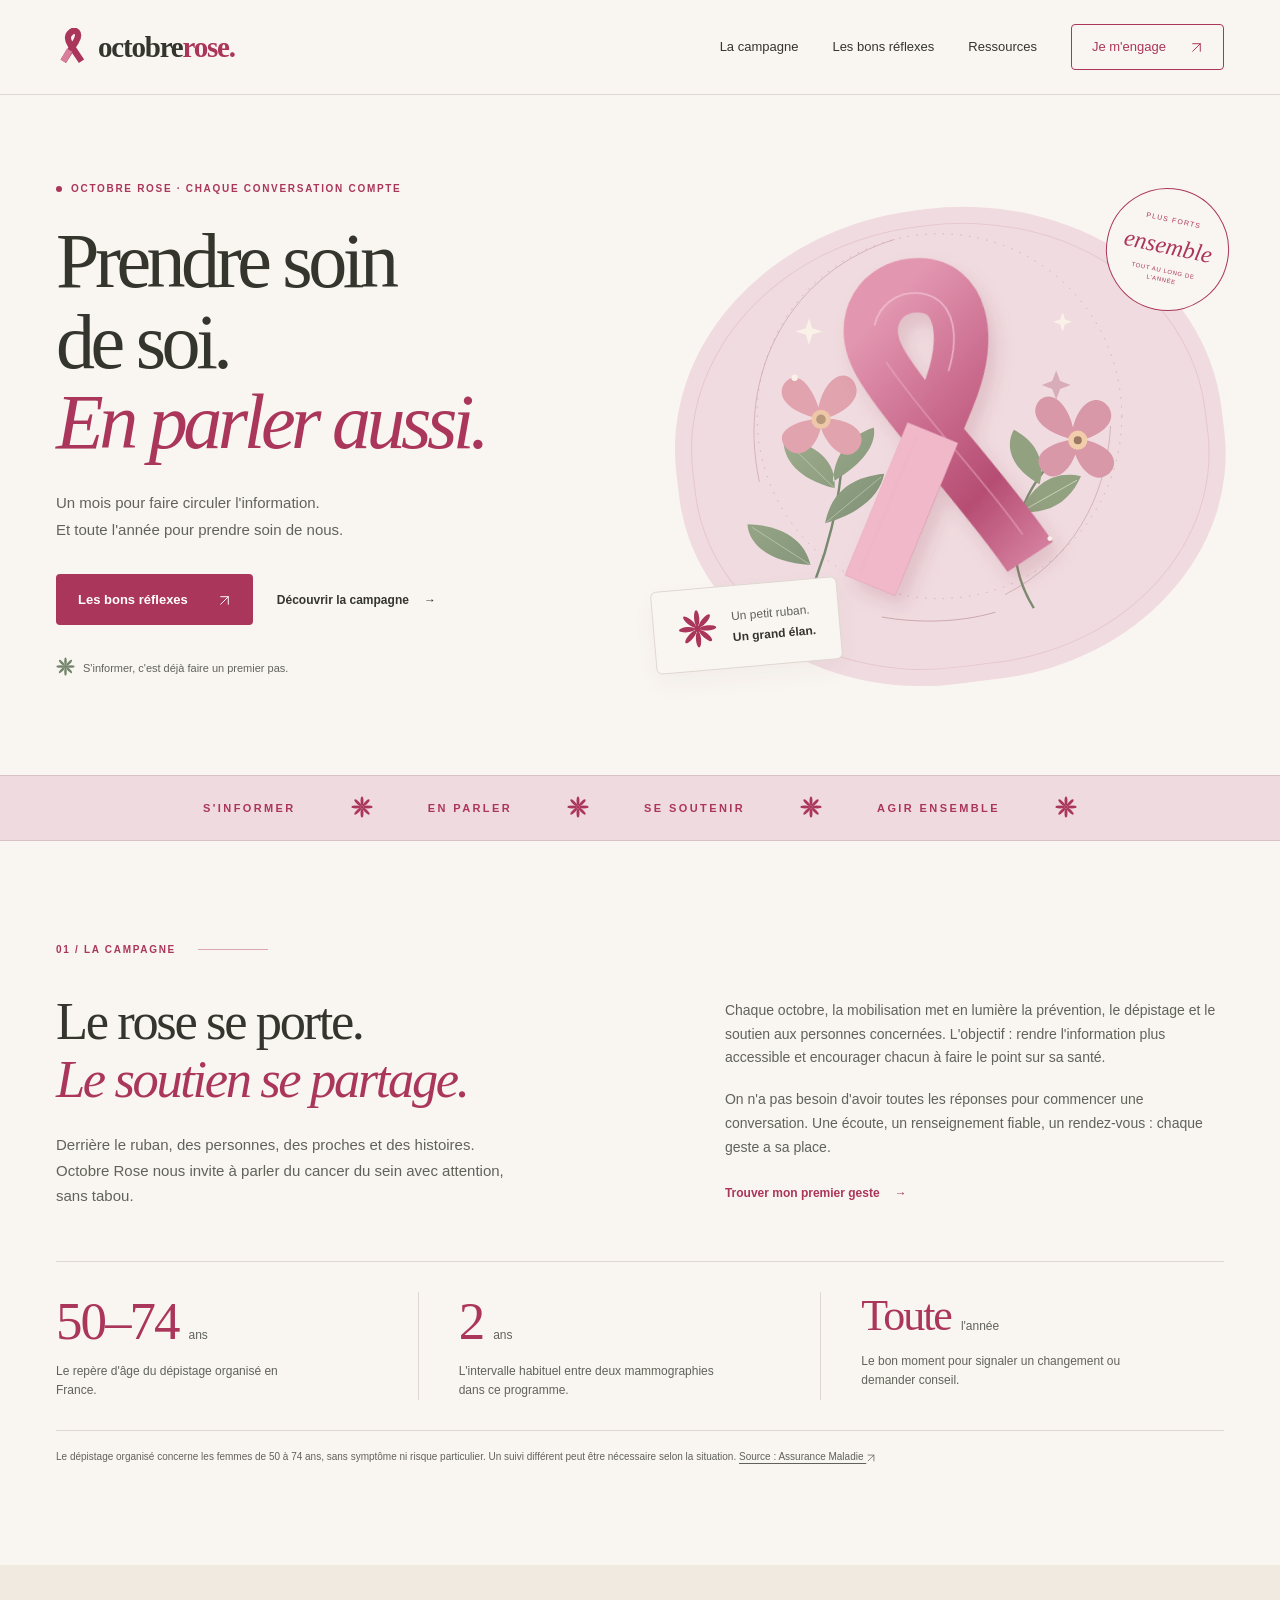
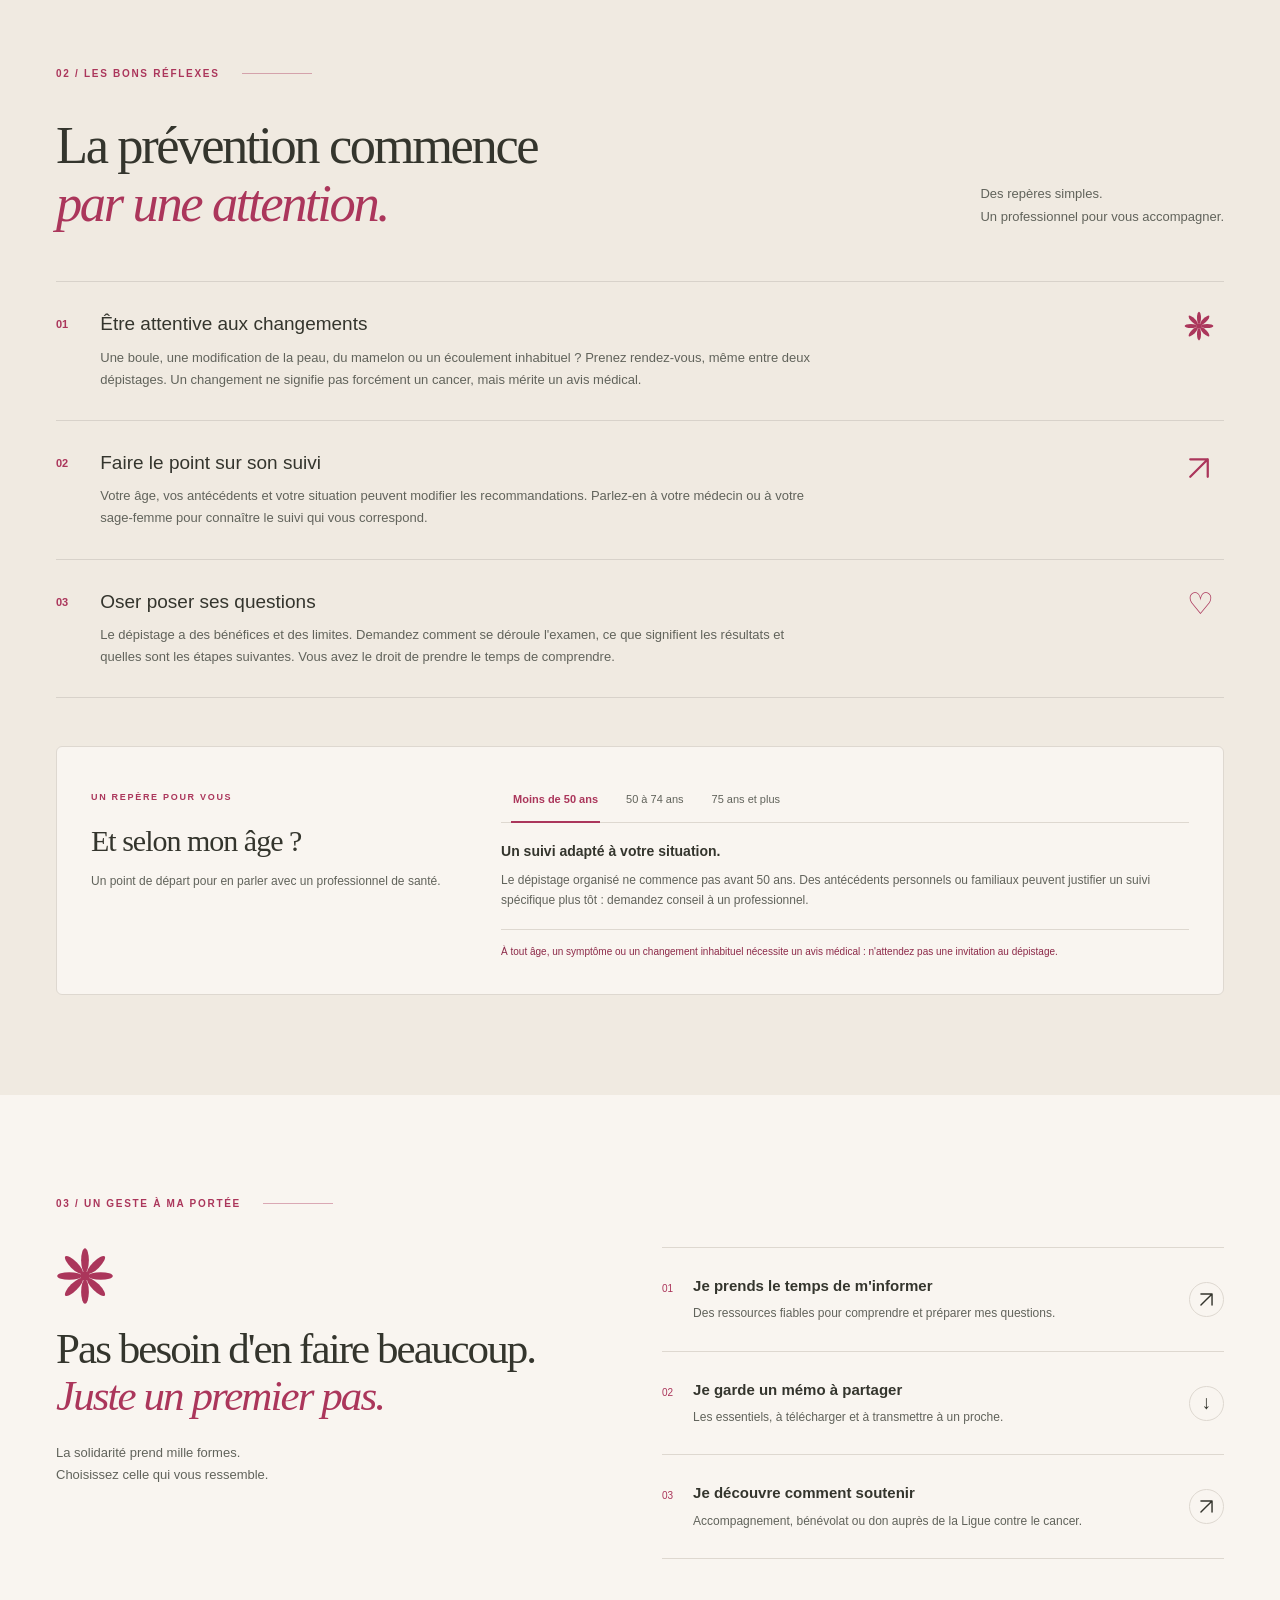
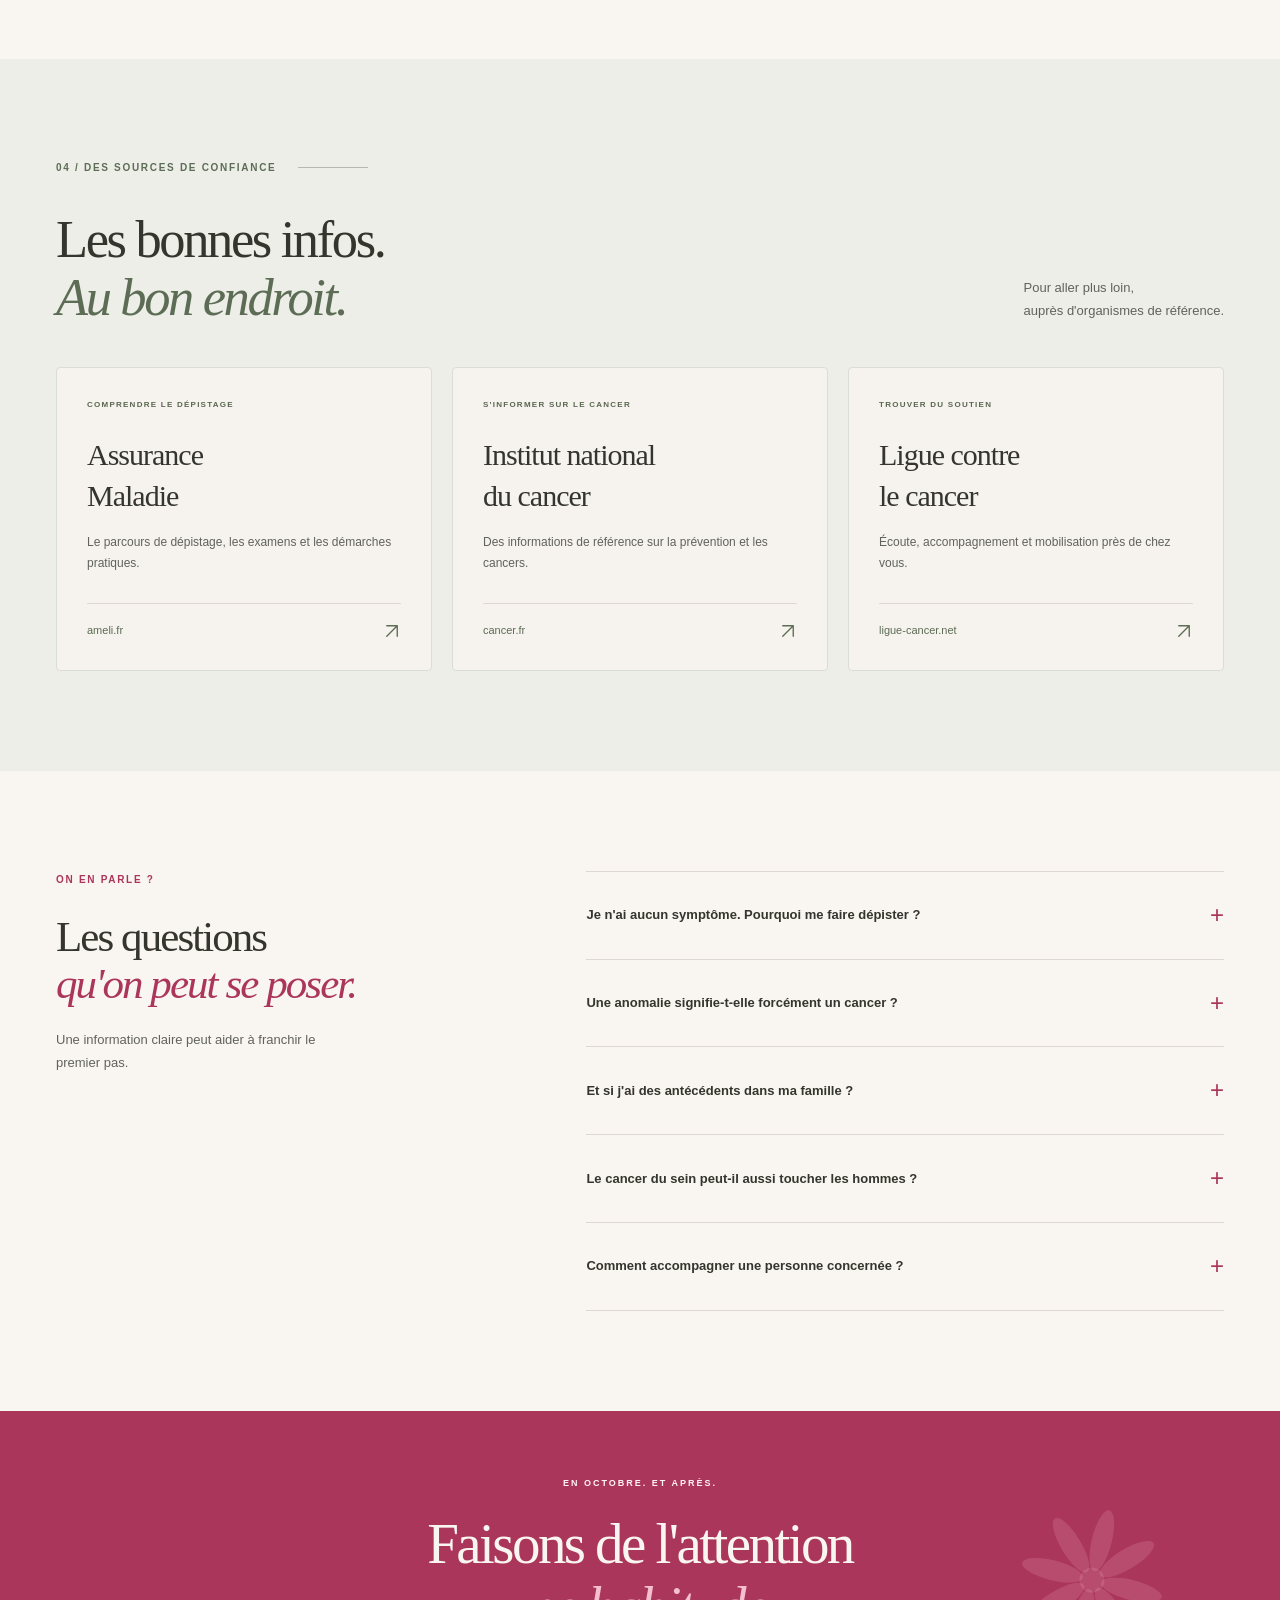
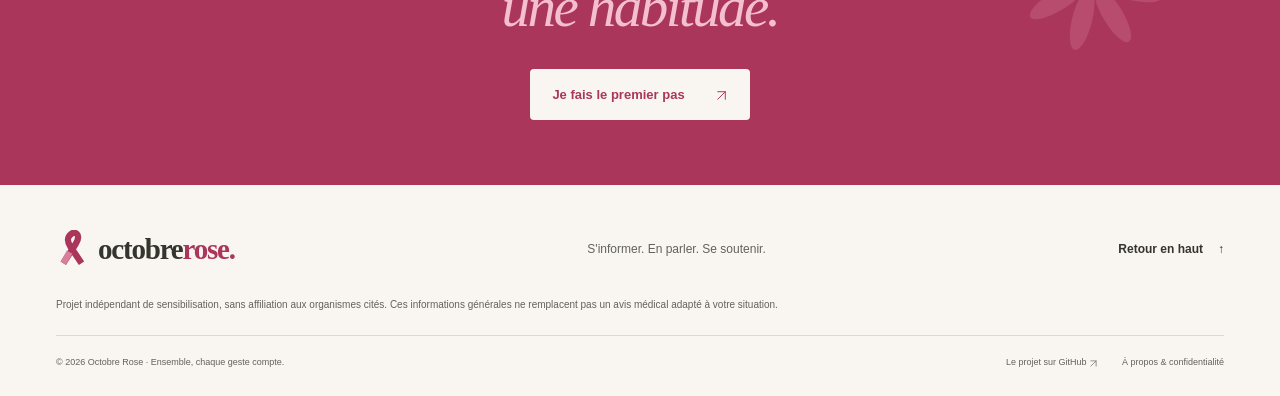
==== commit 04b05907: "Improve Octobre Rose accessibility and text contrast" ====
--- a/octobre-rose/index.html
+++ b/octobre-rose/index.html
@@ -510,7 +510,11 @@
             >
           </div>
         </div>
-        <div class="facts" aria-label="Repères du dépistage organisé en France">
+        <div
+          class="facts"
+          role="group"
+          aria-label="Repères du dépistage organisé en France"
+        >
           <div class="fact">
             <span class="fact-number">50–74<span>ans</span></span>
             <p>Le repère d'âge du dépistage organisé en France.</p>
--- a/octobre-rose/assets/css/style.css
+++ b/octobre-rose/assets/css/style.css
@@ -2,7 +2,7 @@
   --paper: #f9f5f0;
   --cream: #f0eae1;
   --ink: #34352d;
-  --muted: #73736b;
+  --muted: #61635b;
   --pink: #ab365b;
   --pink-dark: #8c2948;
   --blush: #f1d9dd;
@@ -733,7 +733,7 @@
 }
 .resource-category {
   font-size: 8px;
-  color: #697662;
+  color: #596650;
   letter-spacing: 1.25px;
 }
 .resource-card h3 {
@@ -823,7 +823,7 @@
   position: relative;
 }
 .closing .mini-label {
-  color: #f3d4df;
+  color: #fff2f6;
   font-size: 9px;
   letter-spacing: 2px;
 }
